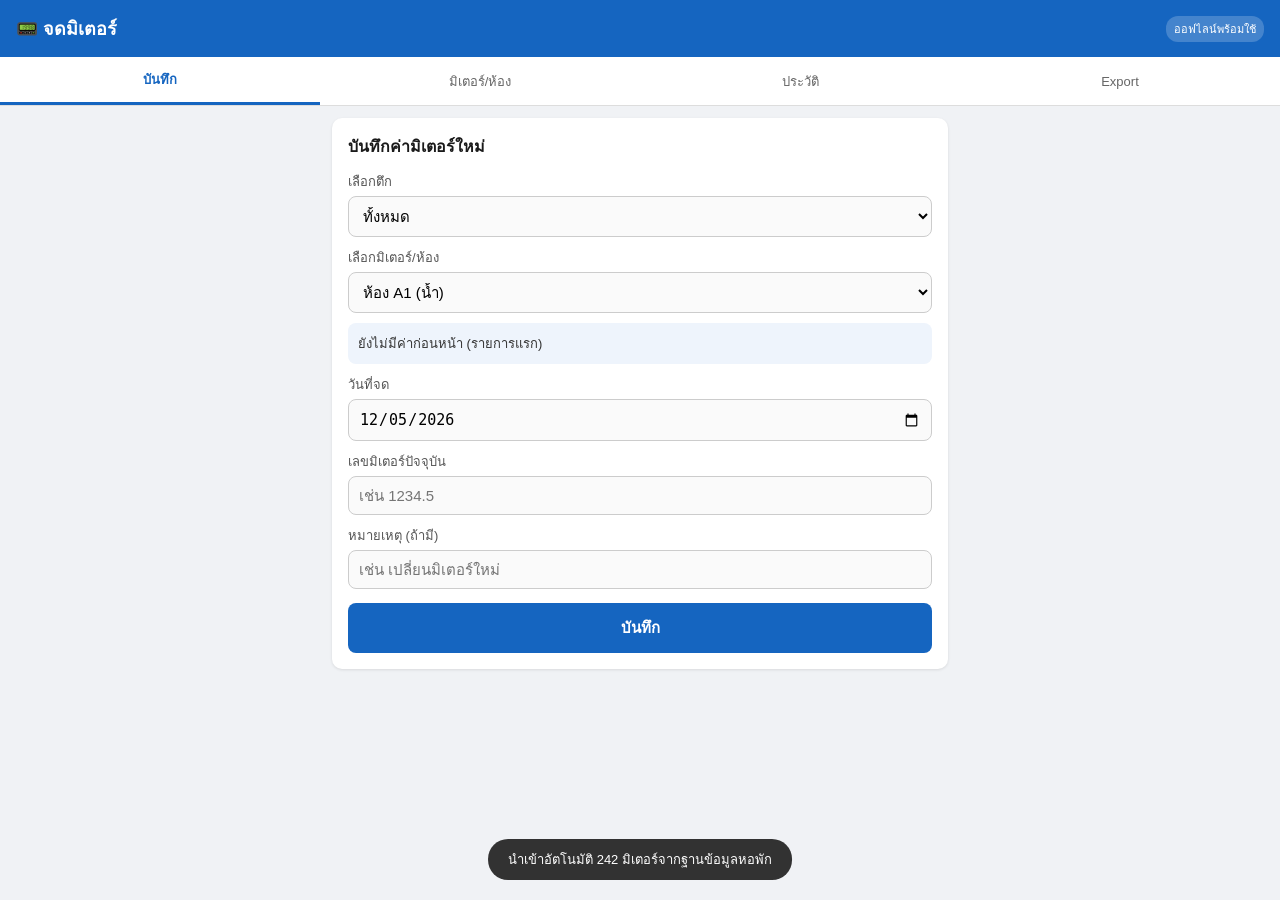
==== index.html @ 44b9904c "Remove cost display from Save/History, remove import card + delete buttons, add duplicate-meter guar" ====
<!DOCTYPE html>
<html lang="th">
<head>
<meta charset="UTF-8">
<meta name="viewport" content="width=device-width, initial-scale=1.0, maximum-scale=1, user-scalable=no">
<title>จดมิเตอร์</title>
<link rel="manifest" href="manifest.json">
<meta name="theme-color" content="#1565c0">
<link rel="icon" href="icons/icon-192.png">
<link rel="apple-touch-icon" href="icons/icon-192.png">
<link rel="stylesheet" href="style.css">
</head>
<body>
<header class="topbar">
  <h1>📟 จดมิเตอร์</h1>
  <span id="offlineBadge" class="badge">ออฟไลน์พร้อมใช้</span>
</header>

<nav class="tabs">
  <button class="tab-btn active" data-tab="readings">บันทึก</button>
  <button class="tab-btn" data-tab="meters">มิเตอร์/ห้อง</button>
  <button class="tab-btn" data-tab="history">ประวัติ</button>
  <button class="tab-btn" data-tab="export">Export</button>
</nav>

<main>
  <!-- TAB: บันทึกค่ามิเตอร์ -->
  <section id="tab-readings" class="tab-content active">
    <div class="card">
      <h2>บันทึกค่ามิเตอร์ใหม่</h2>
      <label>เลือกตึก</label>
      <select id="buildingSelect"></select>

      <label>เลือกมิเตอร์/ห้อง</label>
      <select id="meterSelect"></select>

      <div id="prevInfo" class="prev-info"></div>

      <label>วันที่จด</label>
      <input type="date" id="readingDate">

      <label>เลขมิเตอร์ปัจจุบัน</label>
      <input type="number" step="0.01" id="currentReading" placeholder="เช่น 1234.5">

      <label>หมายเหตุ (ถ้ามี)</label>
      <input type="text" id="readingNote" placeholder="เช่น เปลี่ยนมิเตอร์ใหม่">

      <div id="calcPreview" class="calc-preview"></div>

      <button id="saveReadingBtn" class="btn-primary">บันทึก</button>
    </div>
  </section>

  <!-- TAB: จัดการมิเตอร์/ห้อง -->
  <section id="tab-meters" class="tab-content">
    <div class="card">
      <h2>เพิ่มมิเตอร์/ห้องใหม่</h2>
      <label>ตึก</label>
      <input type="text" id="meterBuilding" placeholder="เช่น เพิ่มทรัพย์">
      <label>ชื่อห้อง/จุดวัด</label>
      <input type="text" id="meterName" placeholder="เช่น ห้อง 101">
      <label>ประเภท</label>
      <select id="meterType">
        <option value="electric">ไฟฟ้า</option>
        <option value="water">น้ำ</option>
      </select>
      <label>อัตราค่าบริการต่อหน่วย (บาท)</label>
      <input type="number" step="0.01" id="meterRate" value="8">
      <button id="addMeterBtn" class="btn-primary">เพิ่ม</button>
    </div>
    <div class="card">
      <h2>รายการมิเตอร์/ห้อง</h2>
      <div id="meterList" class="list"></div>
    </div>
  </section>

  <!-- TAB: ประวัติ -->
  <section id="tab-history" class="tab-content">
    <div class="card">
      <h2>ประวัติการจด</h2>
      <label>กรองตามมิเตอร์/ห้อง</label>
      <select id="historyFilter"></select>
      <div id="historyList" class="list"></div>
    </div>
  </section>

  <!-- TAB: Export -->
  <section id="tab-export" class="tab-content">
    <div class="card">
      <h2>Export ข้อมูล</h2>
      <label>เลือกเดือนที่ต้องการ (ไม่เลือก = export ทั้งหมด)</label>
      <select id="exportMonthSelect"><option value="">-- ทุกเดือน --</option></select>
      <p class="hint">ส่งออกข้อมูลตามเดือนที่เลือก เป็นไฟล์ ใช้งานได้แม้ออฟไลน์</p>
      <button id="exportExcelBtn" class="btn-primary">⬇ Export Excel (.xlsx)</button>
      <button id="exportCsvBtn" class="btn-secondary">⬇ Export CSV</button>
      <hr>
      <h2>สำรอง/กู้คืนข้อมูล</h2>
      <button id="backupBtn" class="btn-secondary">💾 สำรองข้อมูล (JSON)</button>
      <label class="file-label">📂 กู้คืนจากไฟล์ JSON
        <input type="file" id="restoreFile" accept="application/json" hidden>
      </label>
      <hr>
      <h2>ซิงก์ขึ้น Google Sheet</h2>
      <p class="hint" id="sheetSyncStatus">ยังไม่ได้ตั้งค่า Google Sheet sync</p>
      <p class="hint">บันทึกมิเตอร์แต่ละครั้งจะคิวส่งขึ้น Google Sheet อัตโนมัติเมื่อมีเน็ต (ยังจดออฟไลน์ได้ตามปกติ รอซิงก์ทีหลัง)</p>
      <hr>
      <h2>สำรองขึ้น Google Drive</h2>
      <p class="hint" id="driveStatus">ยังไม่ได้เชื่อมต่อ Google Drive</p>
      <button id="driveConnectBtn" class="btn-secondary">🔗 เชื่อมต่อ Google Drive</button>
      <button id="driveBackupBtn" class="btn-primary" style="display:none;">☁️ สำรองขึ้น Drive ตอนนี้</button>
      <hr>
      <button id="clearAllBtn" class="btn-danger">🗑 ล้างข้อมูลทั้งหมด</button>
    </div>
  </section>
</main>

<div id="toast" class="toast"></div>

<script src="https://accounts.google.com/gsi/client" async defer></script>
<script src="xlsx.full.min.js"></script>
<script src="seed_meters.js"></script>
<script src="sync.js"></script>
<script src="app.js"></script>
<script src="drive.js"></script>
</body>
</html>
---- style.css ----
* { box-sizing: border-box; }
body {
  margin: 0;
  font-family: -apple-system, "Segoe UI", Roboto, "Sarabun", sans-serif;
  background: #f0f2f5;
  color: #1a1a1a;
  padding-bottom: 40px;
}
.topbar {
  background: #1565c0;
  color: #fff;
  padding: 14px 16px;
  display: flex;
  justify-content: space-between;
  align-items: center;
  position: sticky;
  top: 0;
  z-index: 10;
}
.topbar h1 { font-size: 18px; margin: 0; }
.badge {
  background: rgba(255,255,255,0.2);
  padding: 4px 8px;
  border-radius: 12px;
  font-size: 11px;
}
.badge.offline-now { background: #d32f2f; }

.tabs {
  display: flex;
  background: #fff;
  border-bottom: 1px solid #ddd;
  position: sticky;
  top: 50px;
  z-index: 9;
  overflow-x: auto;
}
.tab-btn {
  flex: 1;
  padding: 12px 6px;
  border: none;
  background: none;
  font-size: 13px;
  color: #666;
  cursor: pointer;
  white-space: nowrap;
}
.tab-btn.active {
  color: #1565c0;
  font-weight: bold;
  border-bottom: 3px solid #1565c0;
}

main { padding: 12px; max-width: 640px; margin: 0 auto; }
.tab-content { display: none; }
.tab-content.active { display: block; }

.card {
  background: #fff;
  border-radius: 10px;
  padding: 16px;
  margin-bottom: 14px;
  box-shadow: 0 1px 3px rgba(0,0,0,0.1);
}
.card h2 { font-size: 16px; margin: 0 0 12px; }

label { display: block; font-size: 13px; color: #555; margin: 10px 0 4px; }
input, select {
  width: 100%;
  padding: 10px;
  font-size: 15px;
  border: 1px solid #ccc;
  border-radius: 8px;
  background: #fafafa;
}
input:focus, select:focus { outline: none; border-color: #1565c0; background: #fff; }

.btn-primary, .btn-secondary, .btn-danger {
  width: 100%;
  padding: 13px;
  margin-top: 14px;
  font-size: 15px;
  border: none;
  border-radius: 8px;
  cursor: pointer;
  font-weight: 600;
}
.btn-primary { background: #1565c0; color: #fff; }
.btn-secondary { background: #e3e8ef; color: #1a1a1a; }
.btn-danger { background: #ffe3e3; color: #c62828; }
.file-label {
  display: block;
  text-align: center;
  width: 100%;
  padding: 13px;
  margin-top: 14px;
  font-size: 15px;
  border-radius: 8px;
  background: #e3e8ef;
  cursor: pointer;
  font-weight: 600;
}

.prev-info {
  background: #eef4fc;
  border-radius: 8px;
  padding: 10px;
  margin-top: 10px;
  font-size: 13px;
  color: #333;
  display: none;
}
.calc-preview {
  background: #e8f5e9;
  border-radius: 8px;
  padding: 10px;
  margin-top: 10px;
  font-size: 14px;
  display: none;
}
.calc-preview b { color: #2e7d32; }

.list { margin-top: 10px; }
.list-item {
  display: flex;
  justify-content: space-between;
  align-items: center;
  padding: 10px 0;
  border-bottom: 1px solid #eee;
  font-size: 14px;
}
.list-item:last-child { border-bottom: none; }
.list-item .meta { color: #777; font-size: 12px; }
.list-item .del-btn {
  background: none;
  border: none;
  color: #c62828;
  font-size: 18px;
  cursor: pointer;
  padding: 4px 8px;
}
.hint { color: #777; font-size: 13px; margin-top: 0; }

.toast {
  position: fixed;
  bottom: 20px;
  left: 50%;
  transform: translateX(-50%) translateY(100px);
  background: #323232;
  color: #fff;
  padding: 10px 20px;
  border-radius: 20px;
  font-size: 13px;
  transition: transform 0.3s;
  z-index: 100;
}
.toast.show { transform: translateX(-50%) translateY(0); }
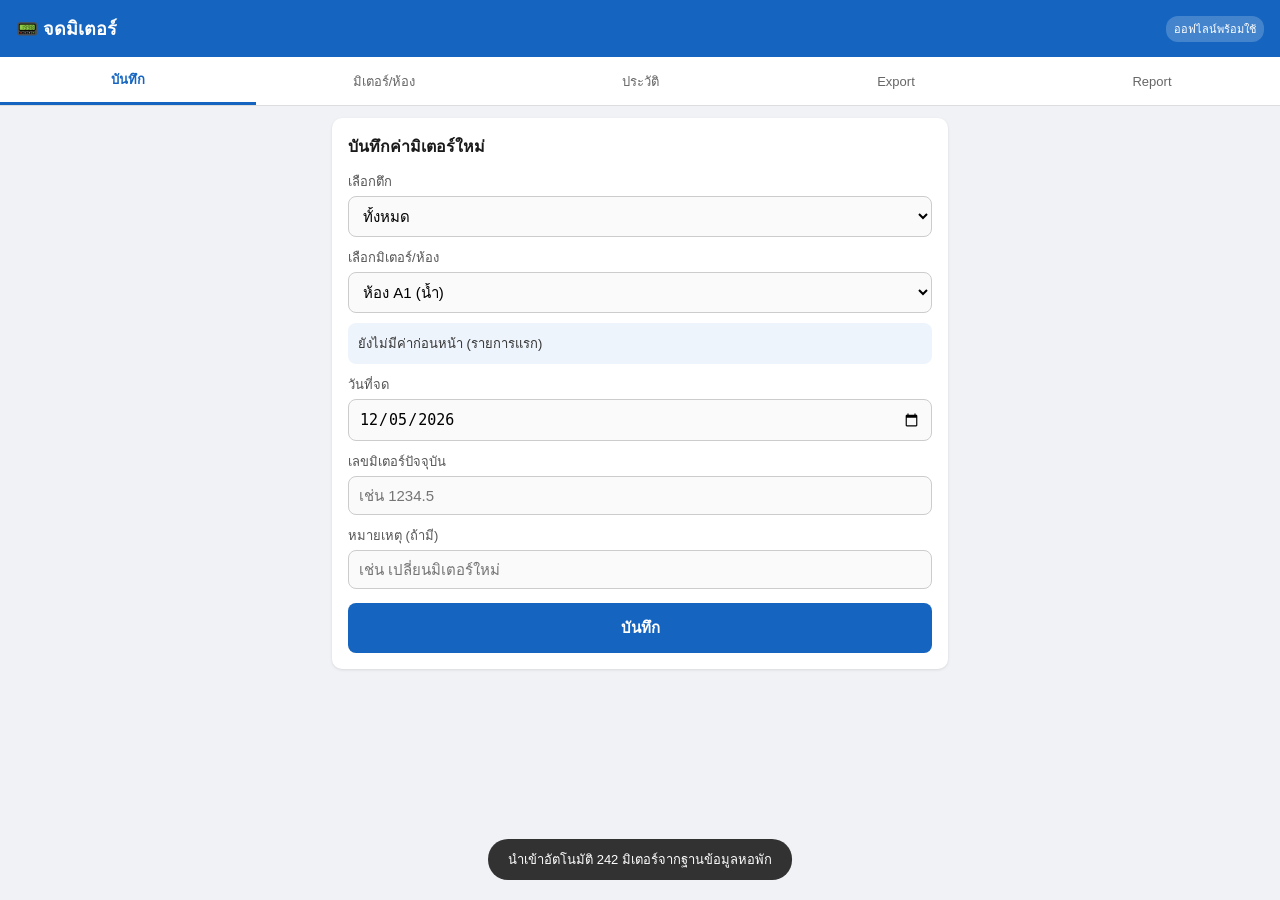
==== commit 017fb89f: "Add single-page Report view (รายละเอียดรายห้อง) linked from main menu" ====
--- a/index.html
+++ b/index.html
@@ -21,6 +21,7 @@
   <button class="tab-btn" data-tab="meters">มิเตอร์/ห้อง</button>
   <button class="tab-btn" data-tab="history">ประวัติ</button>
   <button class="tab-btn" data-tab="export">Export</button>
+  <a class="tab-btn" href="report.html">Report</a>
 </nav>
 
 <main>
--- a/style.css
+++ b/style.css
@@ -49,6 +49,12 @@
   color: #1565c0;
   font-weight: bold;
   border-bottom: 3px solid #1565c0;
+}
+a.tab-btn {
+  text-decoration: none;
+  display: flex;
+  align-items: center;
+  justify-content: center;
 }
 
 main { padding: 12px; max-width: 640px; margin: 0 auto; }
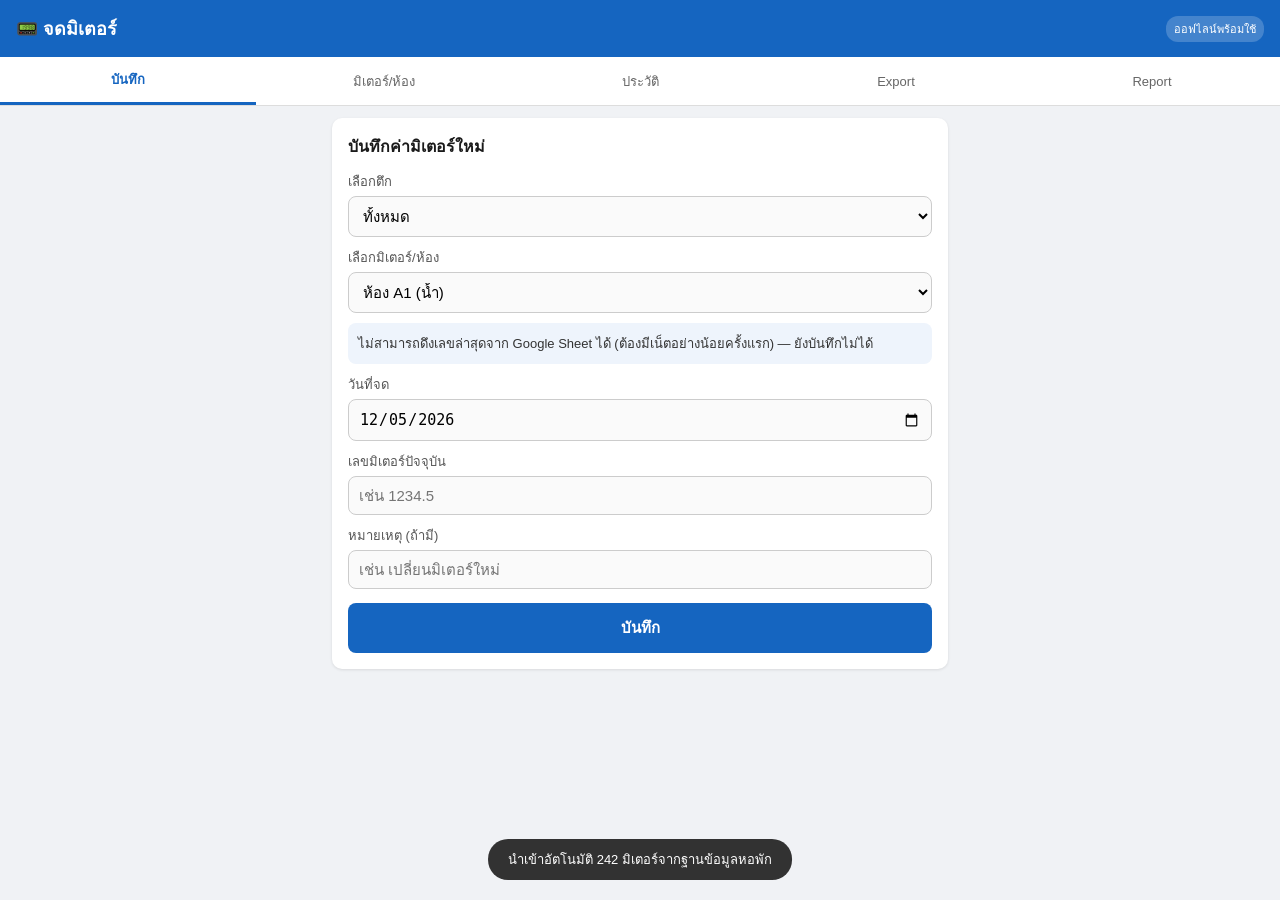
==== commit fdb9b30b: "Make Google Sheet the single source of truth for prevValue localStorage no longer feeds getLastReadi" ====
--- a/index.html
+++ b/index.html
@@ -39,6 +39,8 @@
 
       <label>วันที่จด</label>
       <input type="date" id="readingDate">
+
+      <div id="sameDayWarning" class="same-day-warning"></div>
 
       <label>เลขมิเตอร์ปัจจุบัน</label>
       <input type="number" step="0.01" id="currentReading" placeholder="เช่น 1234.5">
--- a/style.css
+++ b/style.css
@@ -126,6 +126,17 @@
 }
 .calc-preview b { color: #2e7d32; }
 
+.same-day-warning {
+  background: #fff3cd;
+  border: 1px solid #ffcc02;
+  border-radius: 8px;
+  padding: 10px;
+  margin-top: 10px;
+  font-size: 13px;
+  color: #7a5c00;
+  display: none;
+}
+
 .list { margin-top: 10px; }
 .list-item {
   display: flex;
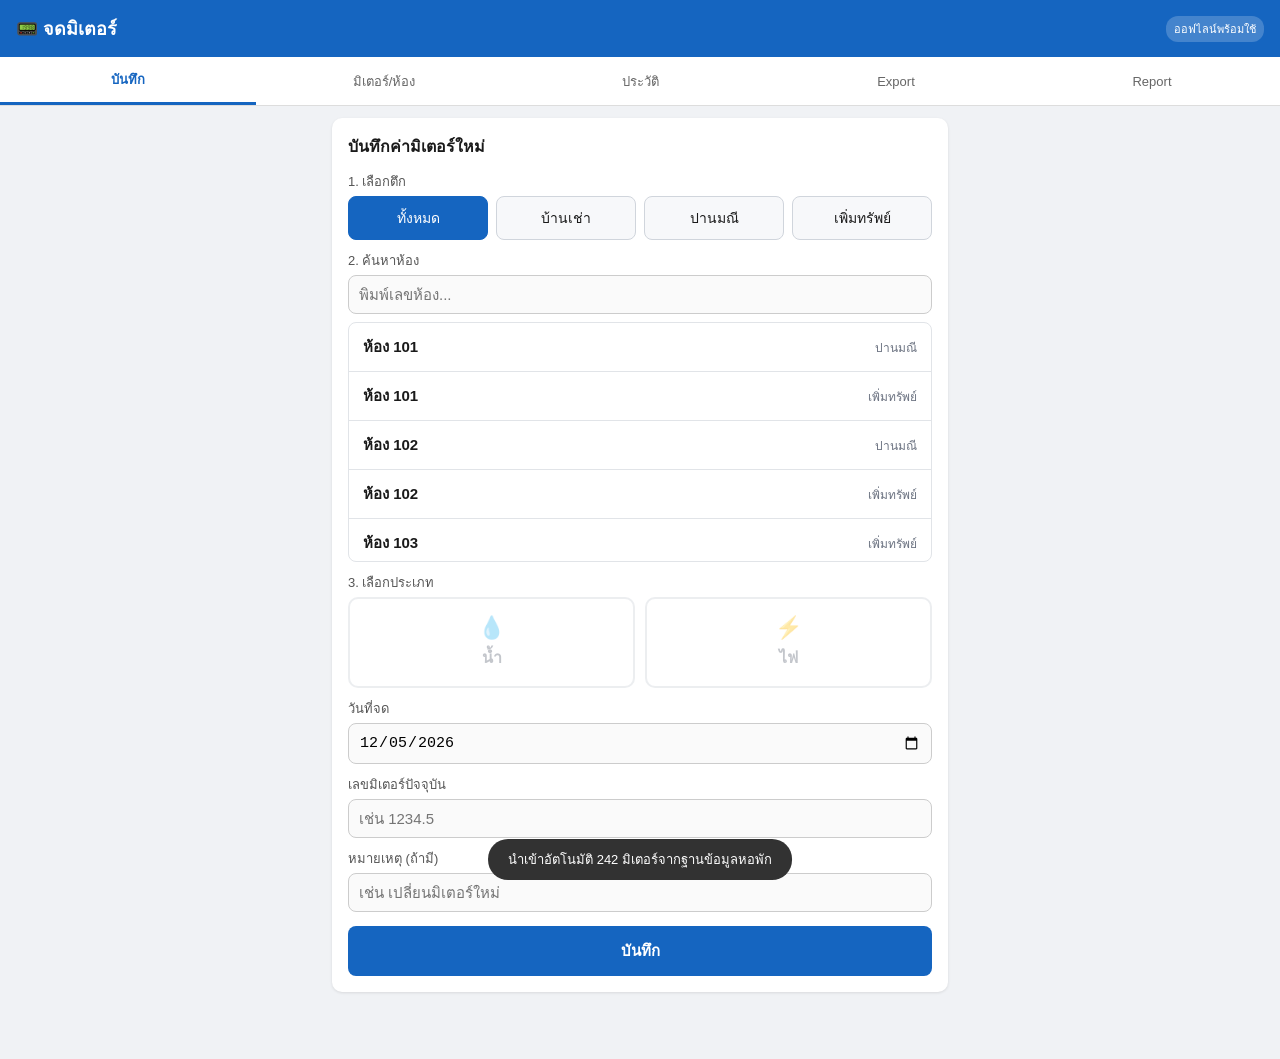
==== commit a32ba0da: "Redesign reading form: pick building, search room, pick type Replaced the single giant dropdown that" ====
--- a/index.html
+++ b/index.html
@@ -29,28 +29,42 @@
   <section id="tab-readings" class="tab-content active">
     <div class="card">
       <h2>บันทึกค่ามิเตอร์ใหม่</h2>
-      <label>เลือกตึก</label>
-      <select id="buildingSelect"></select>
 
-      <label>เลือกมิเตอร์/ห้อง</label>
-      <select id="meterSelect"></select>
+      <label>1. เลือกตึก</label>
+      <div class="building-filter" id="buildingFilter"></div>
 
-      <div id="prevInfo" class="prev-info"></div>
+      <label>2. ค้นหาห้อง</label>
+      <input type="text" id="roomSearch" placeholder="พิมพ์เลขห้อง...">
+      <div class="room-list" id="roomList"></div>
+
+      <label>3. เลือกประเภท</label>
+      <div class="type-toggle">
+        <button type="button" class="type-btn water" id="typeWaterBtn" disabled>
+          <span class="icon">💧</span> น้ำ
+        </button>
+        <button type="button" class="type-btn electric" id="typeElectricBtn" disabled>
+          <span class="icon">⚡</span> ไฟ
+        </button>
+      </div>
+
+      <div class="selection-summary" id="selectionSummary">
+        <div class="headline" id="summaryHeadline"></div>
+        <div class="prev-line" id="prevInfo"></div>
+      </div>
+      <div id="sameDayWarning" class="same-day-warning"></div>
 
       <label>วันที่จด</label>
       <input type="date" id="readingDate">
 
-      <div id="sameDayWarning" class="same-day-warning"></div>
-
       <label>เลขมิเตอร์ปัจจุบัน</label>
-      <input type="number" step="0.01" id="currentReading" placeholder="เช่น 1234.5">
+      <input type="number" step="0.01" id="currentReading" placeholder="เช่น 1234.5" disabled>
 
       <label>หมายเหตุ (ถ้ามี)</label>
       <input type="text" id="readingNote" placeholder="เช่น เปลี่ยนมิเตอร์ใหม่">
 
       <div id="calcPreview" class="calc-preview"></div>
 
-      <button id="saveReadingBtn" class="btn-primary">บันทึก</button>
+      <button id="saveReadingBtn" class="btn-primary" disabled>บันทึก</button>
     </div>
   </section>
 
--- a/style.css
+++ b/style.css
@@ -137,6 +137,90 @@
   display: none;
 }
 
+/* ===== หน้าบันทึก: เลือกตึก/ค้นหาห้อง/เลือกประเภท ===== */
+.building-filter {
+  display: flex;
+  gap: 8px;
+  flex-wrap: wrap;
+}
+.building-btn {
+  flex: 1;
+  min-width: 80px;
+  padding: 10px 8px;
+  font-size: 14px;
+  font-weight: 500;
+  border: 1px solid #d0d5dc;
+  border-radius: 8px;
+  background: #f7f8fa;
+  color: #1a1a1a;
+  cursor: pointer;
+  font-family: inherit;
+}
+.building-btn.active {
+  background: #1565c0;
+  color: #fff;
+  border-color: #1565c0;
+}
+
+.room-list {
+  margin-top: 8px;
+  max-height: 240px;
+  overflow-y: auto;
+  border: 1px solid #e1e4e8;
+  border-radius: 8px;
+}
+.room-row {
+  display: flex;
+  align-items: center;
+  justify-content: space-between;
+  padding: 12px 14px;
+  border-bottom: 1px solid #e1e4e8;
+  cursor: pointer;
+  font-size: 15px;
+}
+.room-row:last-child { border-bottom: none; }
+.room-row:hover { background: #f5f7fa; }
+.room-row.selected { background: #eef4fc; font-weight: 600; }
+.room-row .room-name { font-weight: 600; }
+.room-row .room-meta { font-size: 12px; color: #6b7280; font-weight: 400; }
+.room-row mark { background: #fff176; color: inherit; border-radius: 2px; padding: 0 1px; }
+.no-room-match { padding: 20px; text-align: center; color: #6b7280; font-size: 14px; }
+
+.type-toggle { display: flex; gap: 10px; }
+.type-btn {
+  flex: 1;
+  padding: 16px 10px;
+  font-size: 16px;
+  font-weight: 600;
+  border: 2px solid #d0d5dc;
+  border-radius: 10px;
+  background: #fff;
+  color: #6b7280;
+  cursor: pointer;
+  display: flex;
+  flex-direction: column;
+  align-items: center;
+  gap: 4px;
+  font-family: inherit;
+}
+.type-btn .icon { font-size: 22px; }
+.type-btn.active.water { border-color: #1976d2; background: #e3f2fd; color: #1565c0; }
+.type-btn.active.electric { border-color: #f9a825; background: #fff8e1; color: #c77800; }
+.type-btn:disabled { opacity: 0.4; cursor: not-allowed; }
+
+.selection-summary {
+  margin-top: 16px;
+  padding: 14px;
+  border-radius: 10px;
+  background: #eef4fc;
+  border: 1px solid #c7ddf5;
+  display: none;
+}
+.selection-summary.show { display: block; }
+.selection-summary .headline { font-size: 17px; font-weight: 700; color: #1565c0; }
+.selection-summary .prev-line { margin-top: 6px; font-size: 14px; color: #333; }
+.selection-summary .prev-line b { font-size: 16px; }
+
 .list { margin-top: 10px; }
 .list-item {
   display: flex;
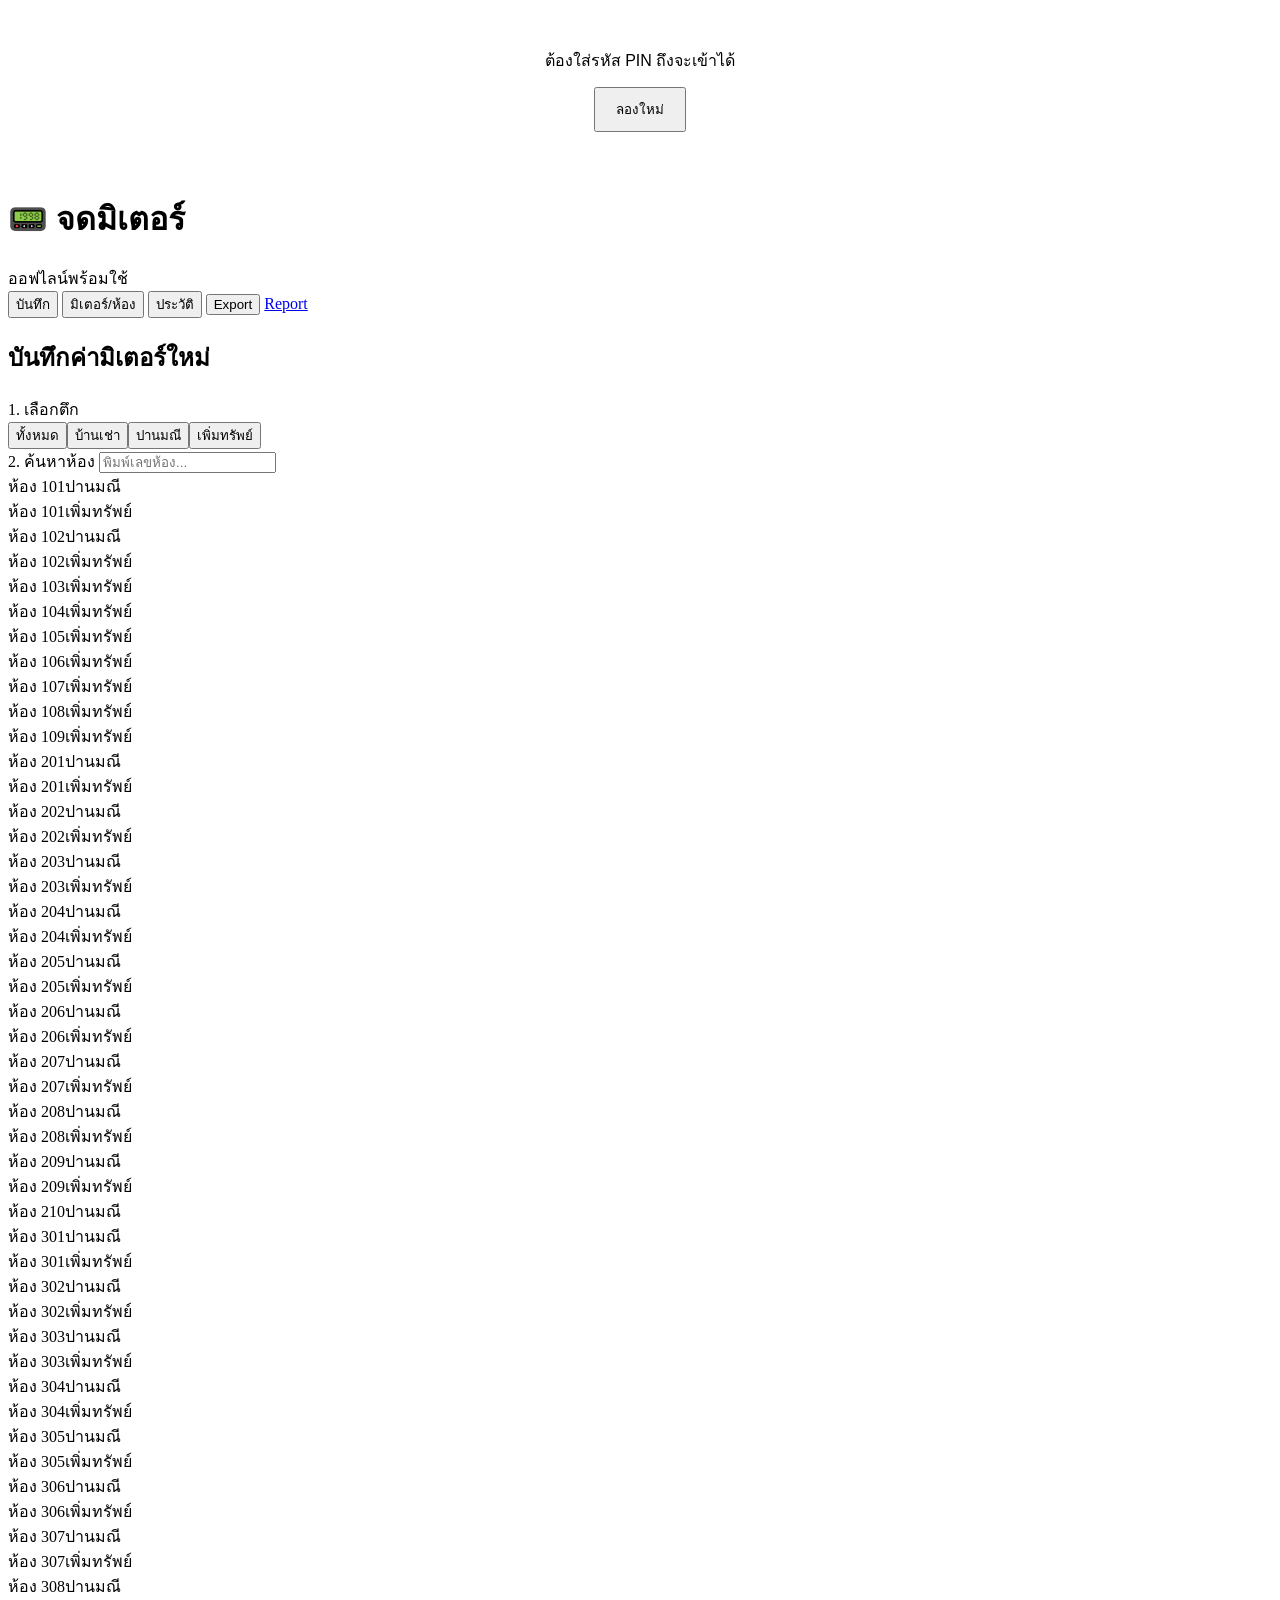
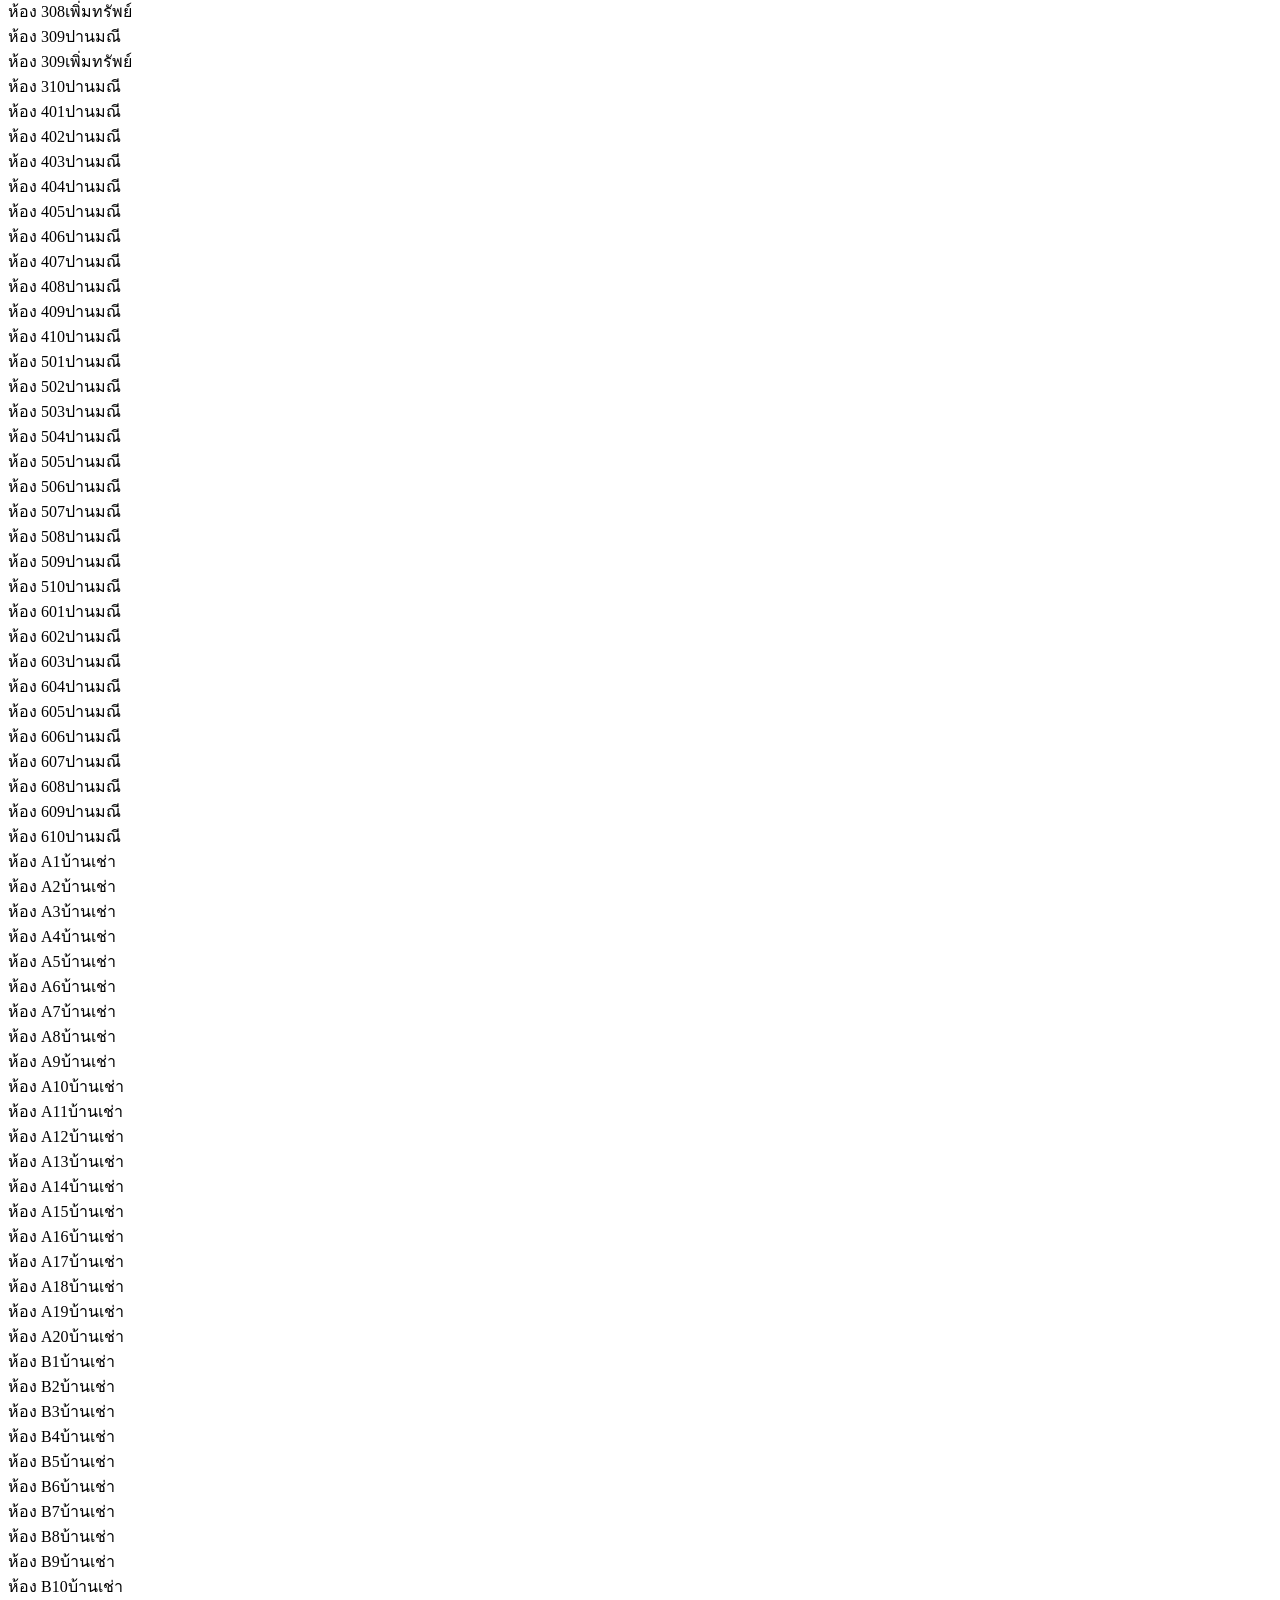
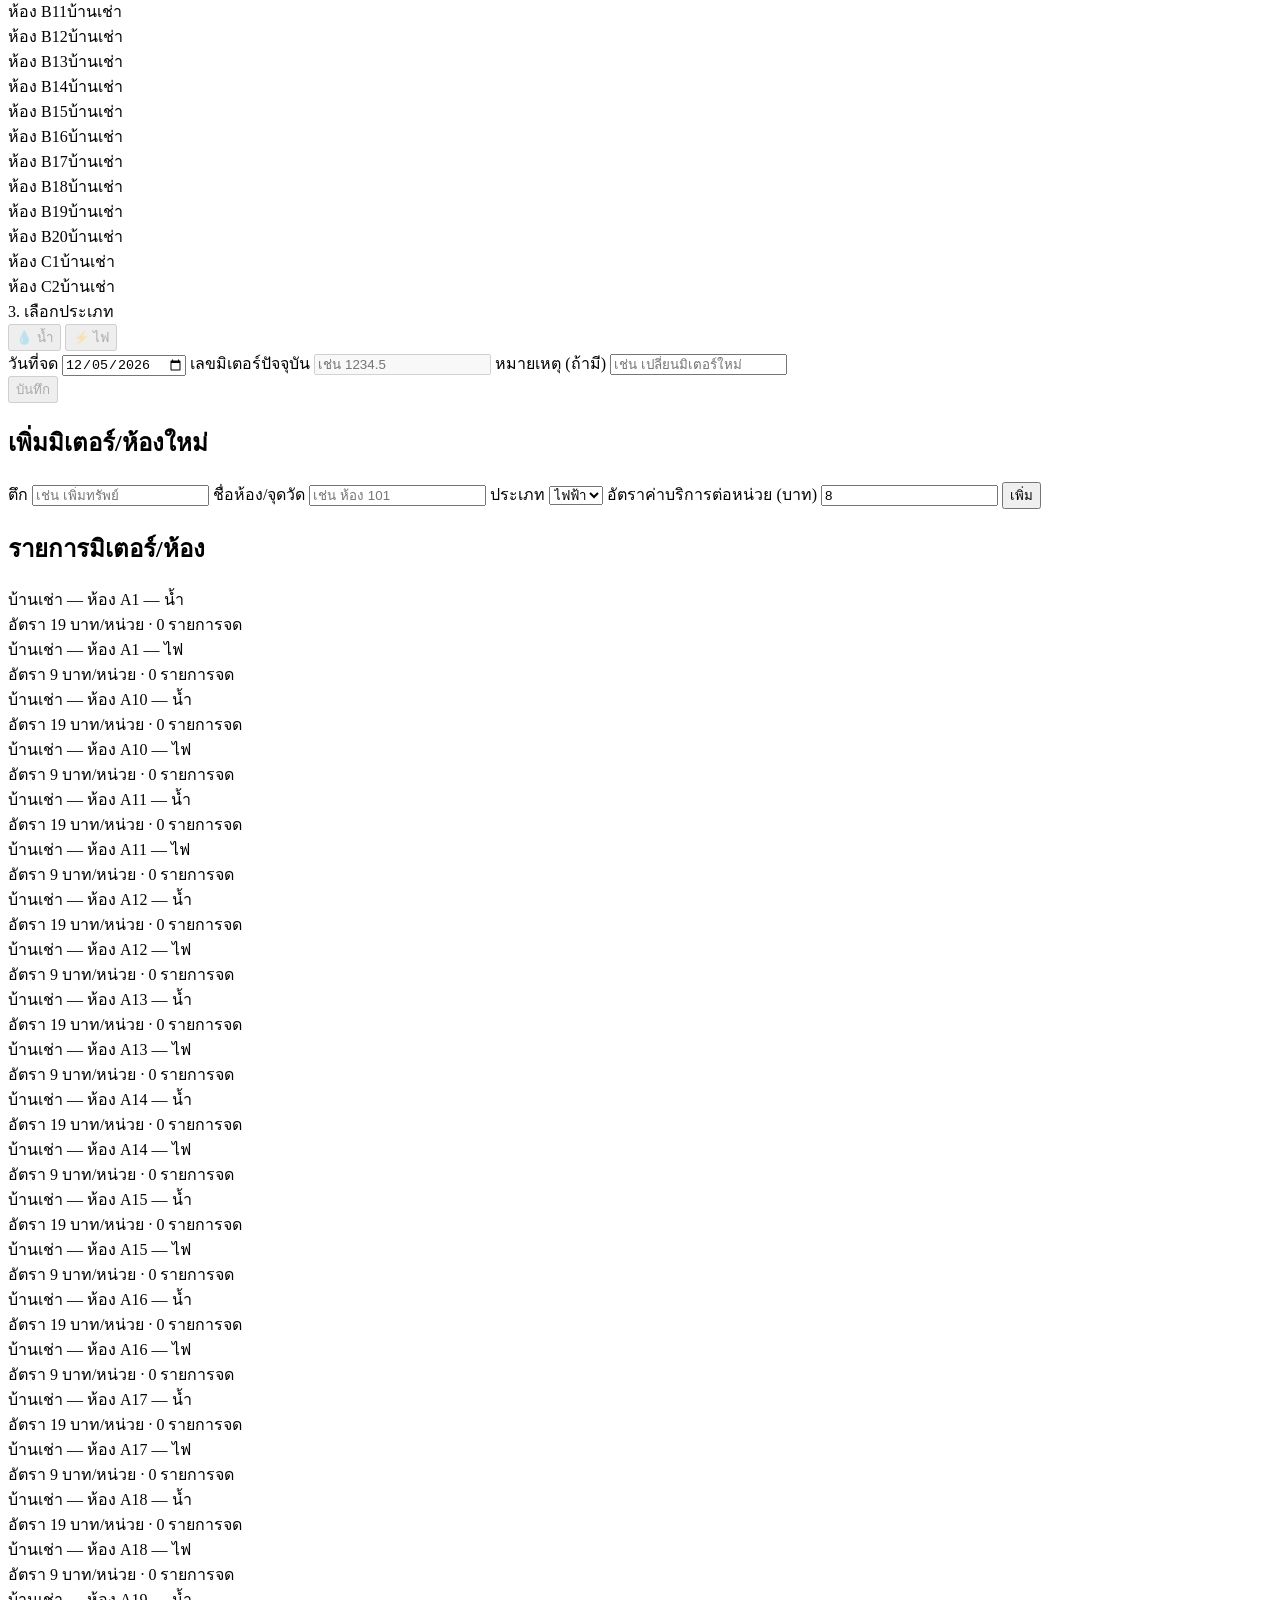
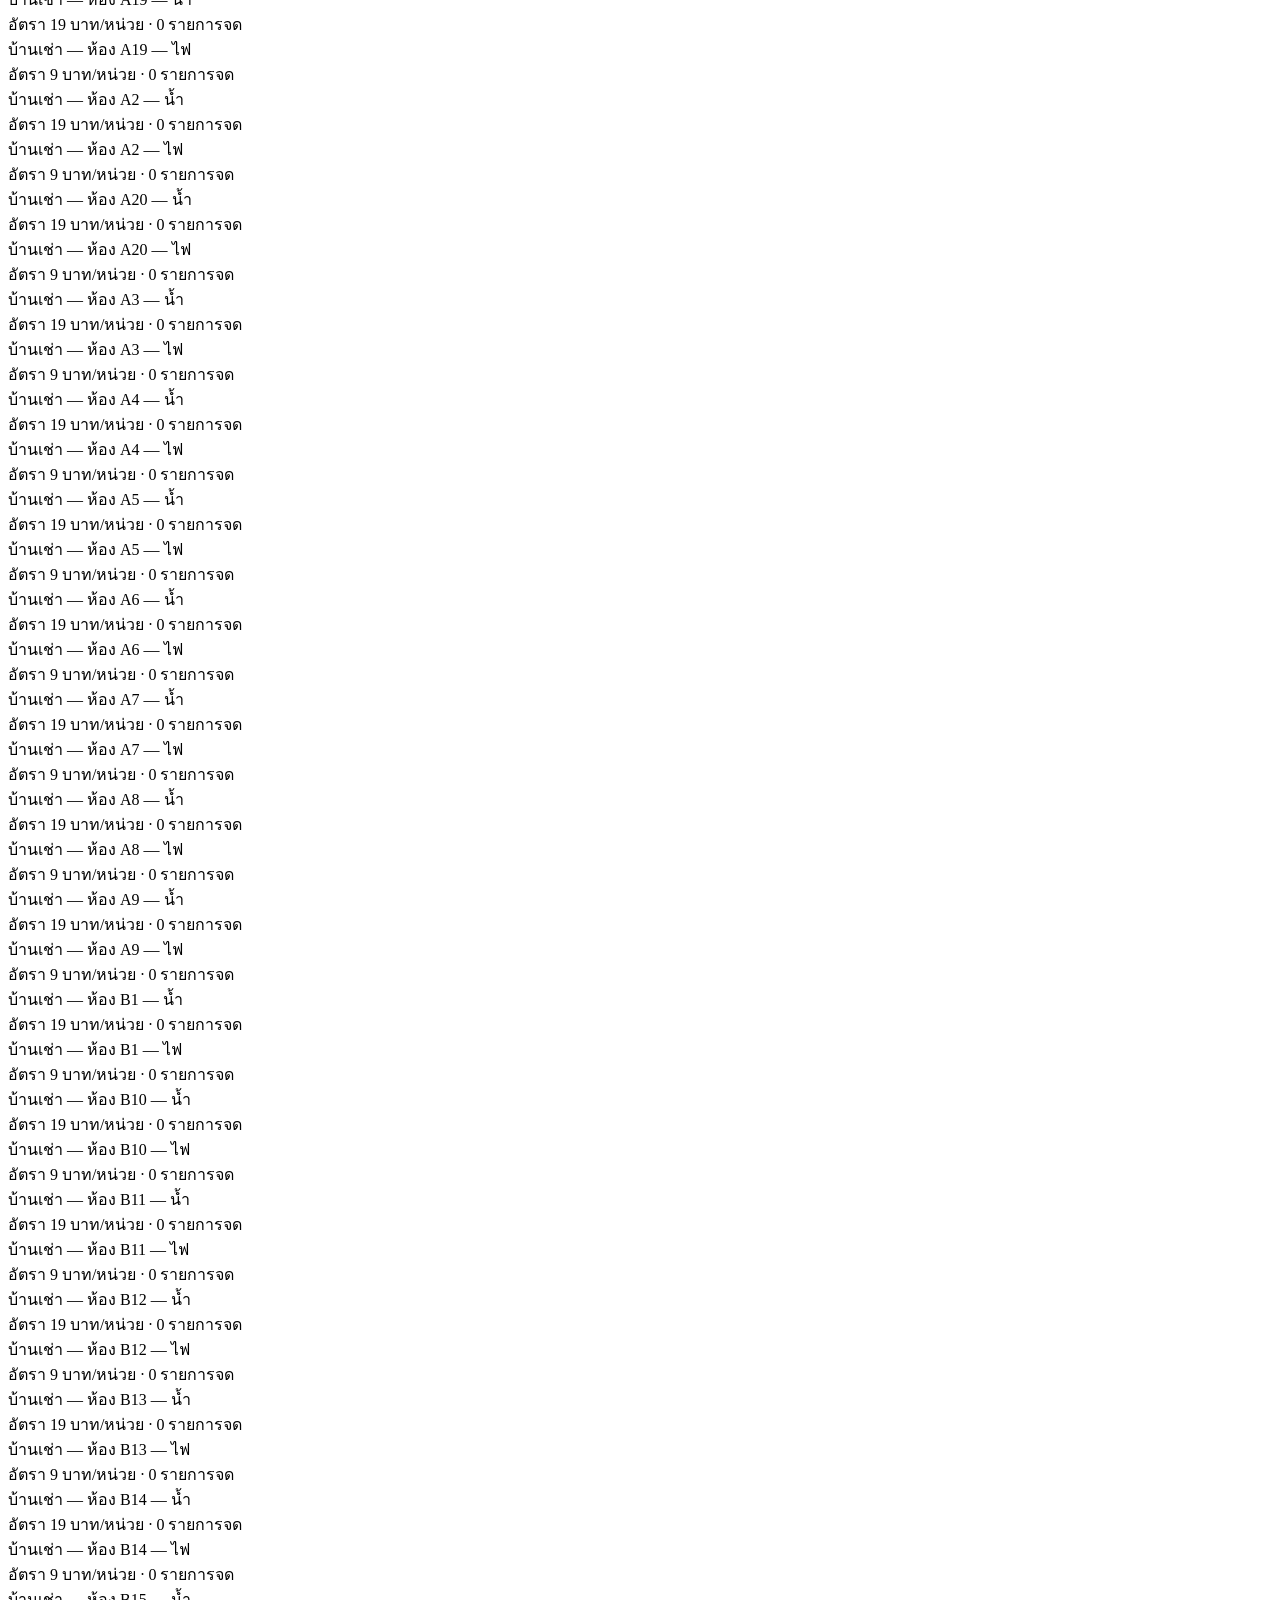
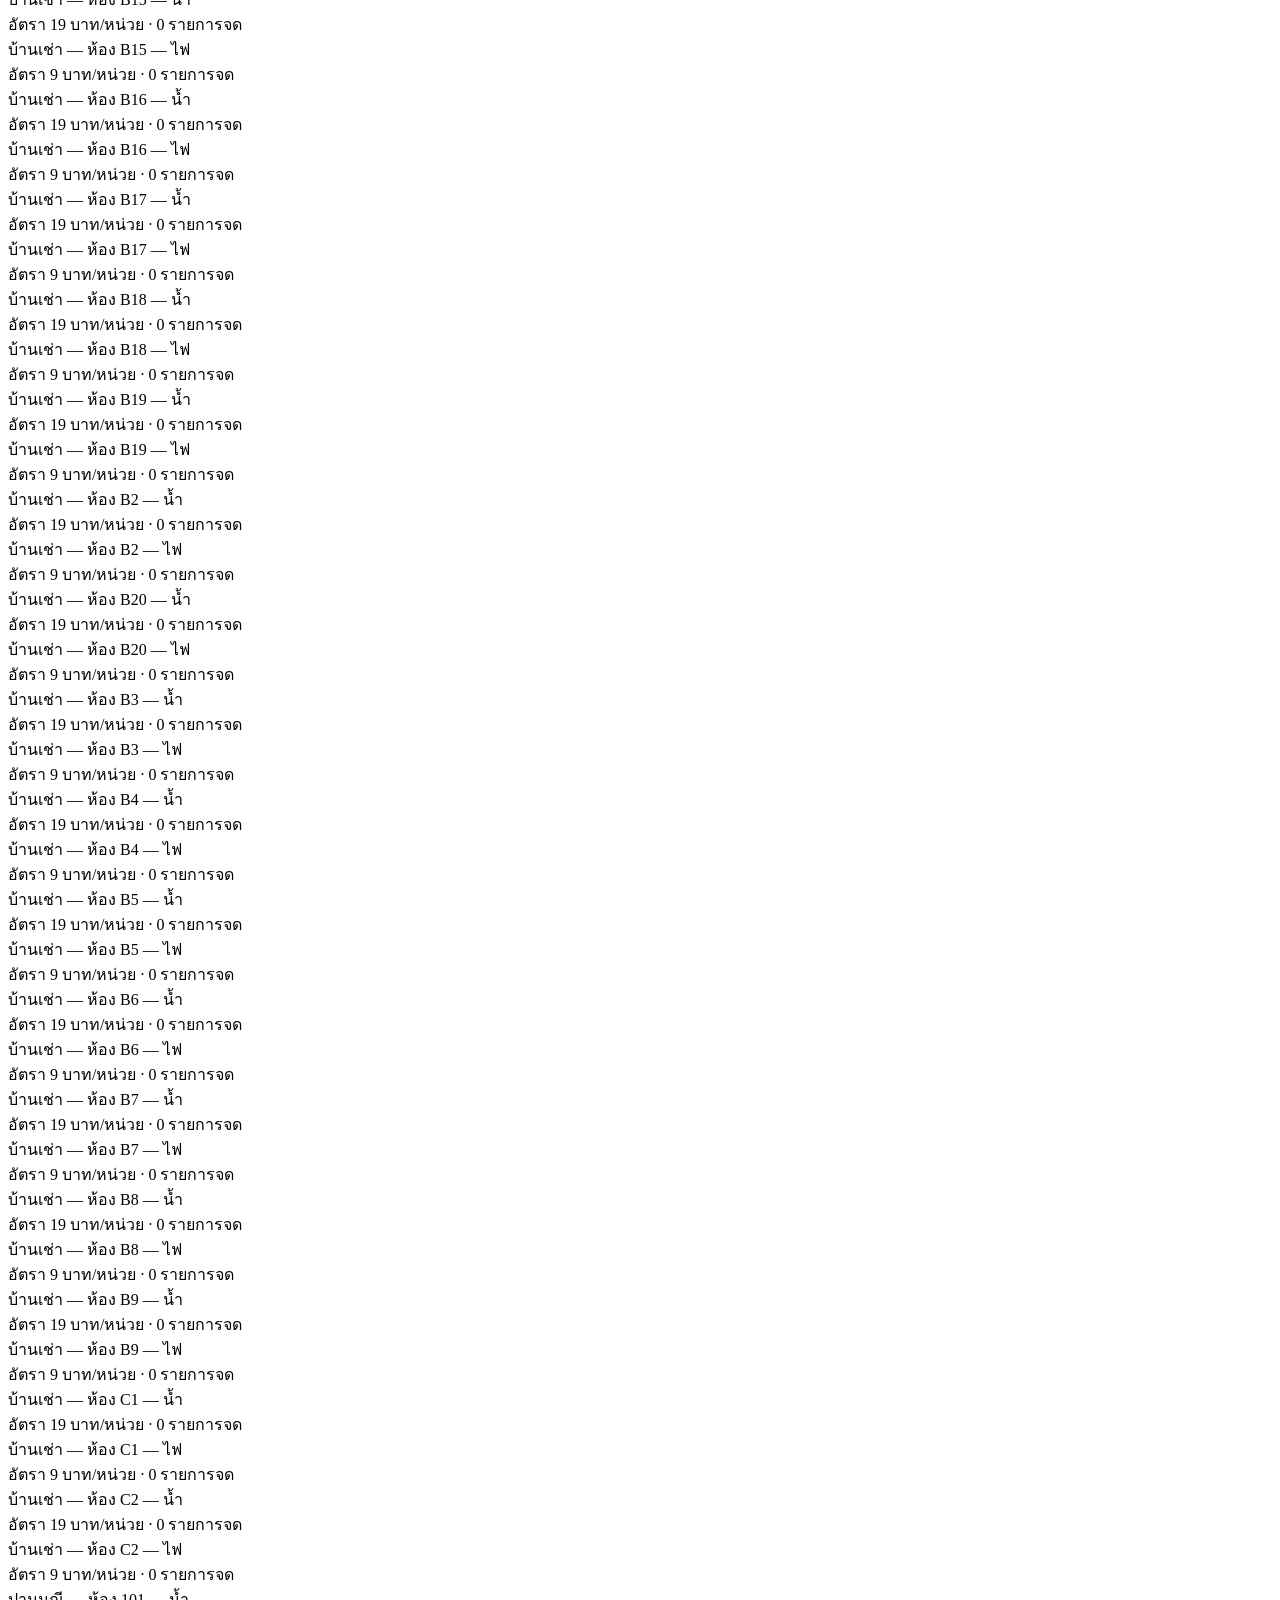
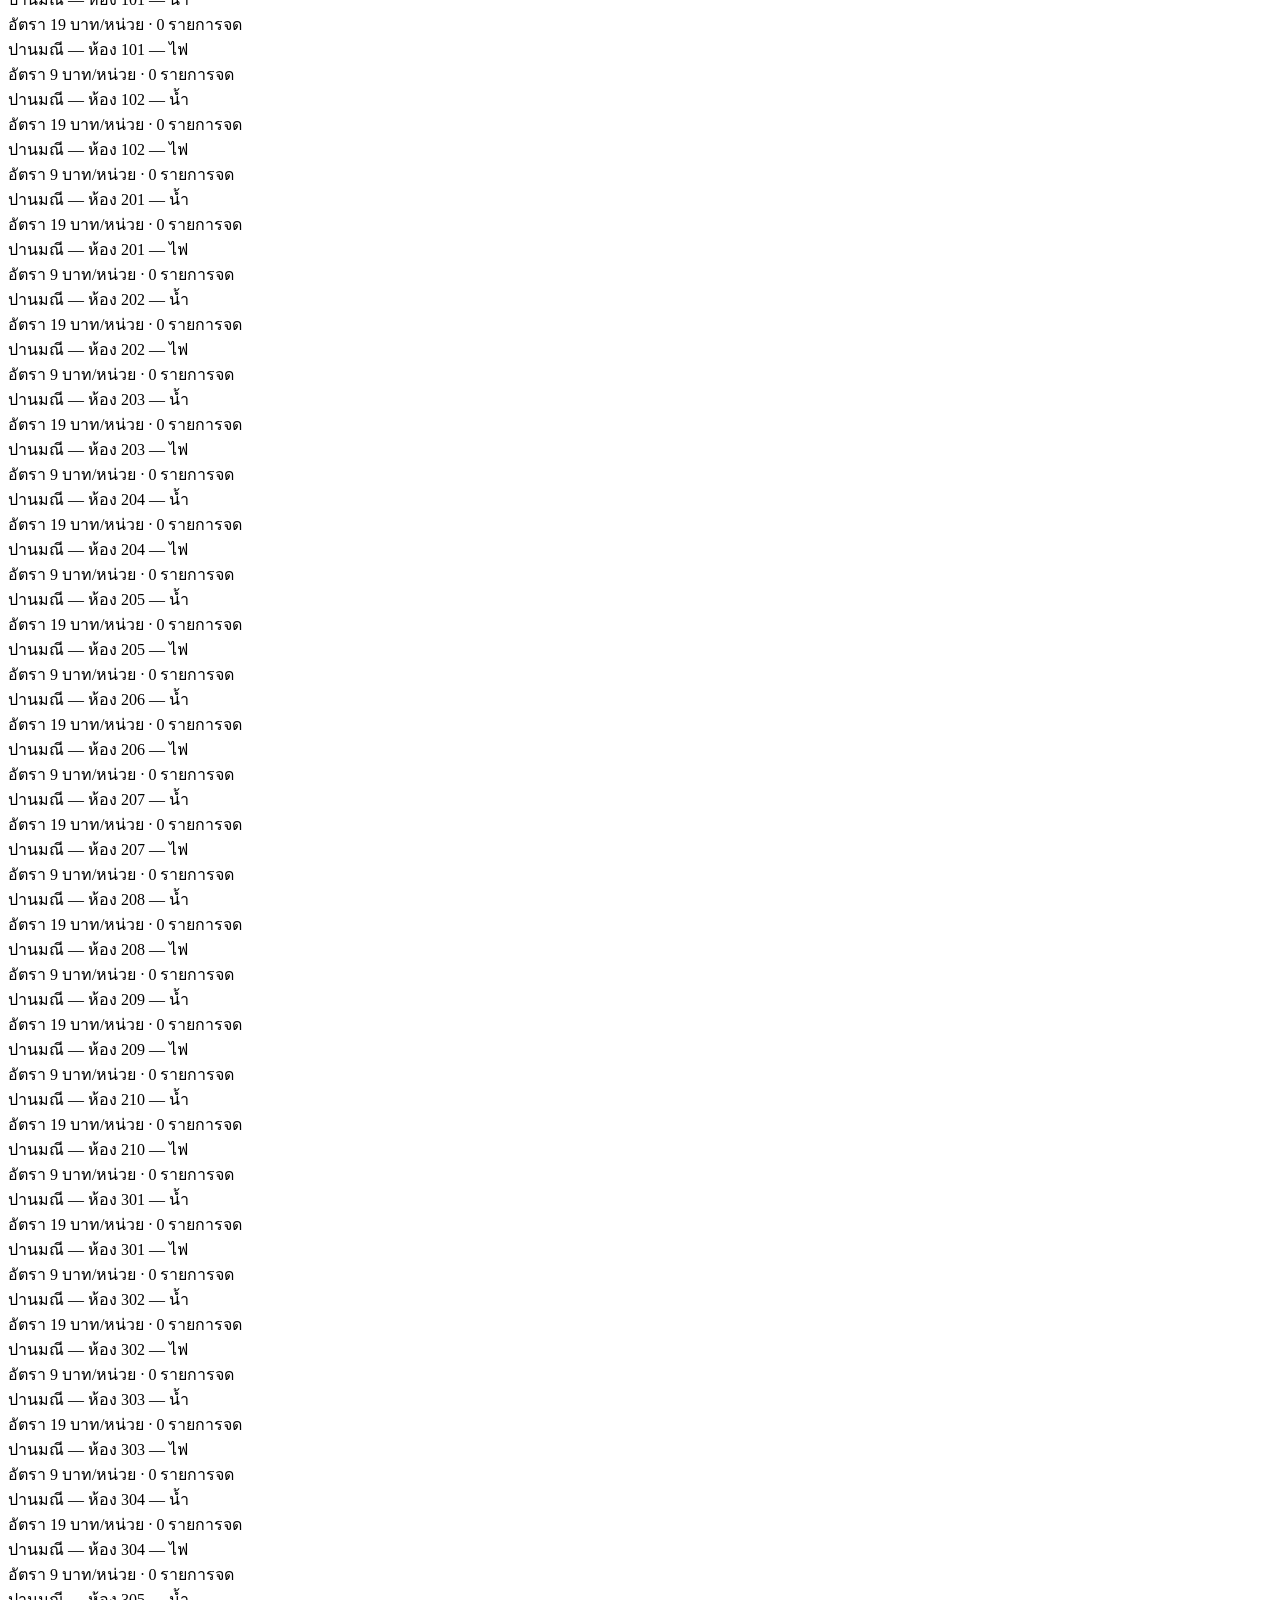
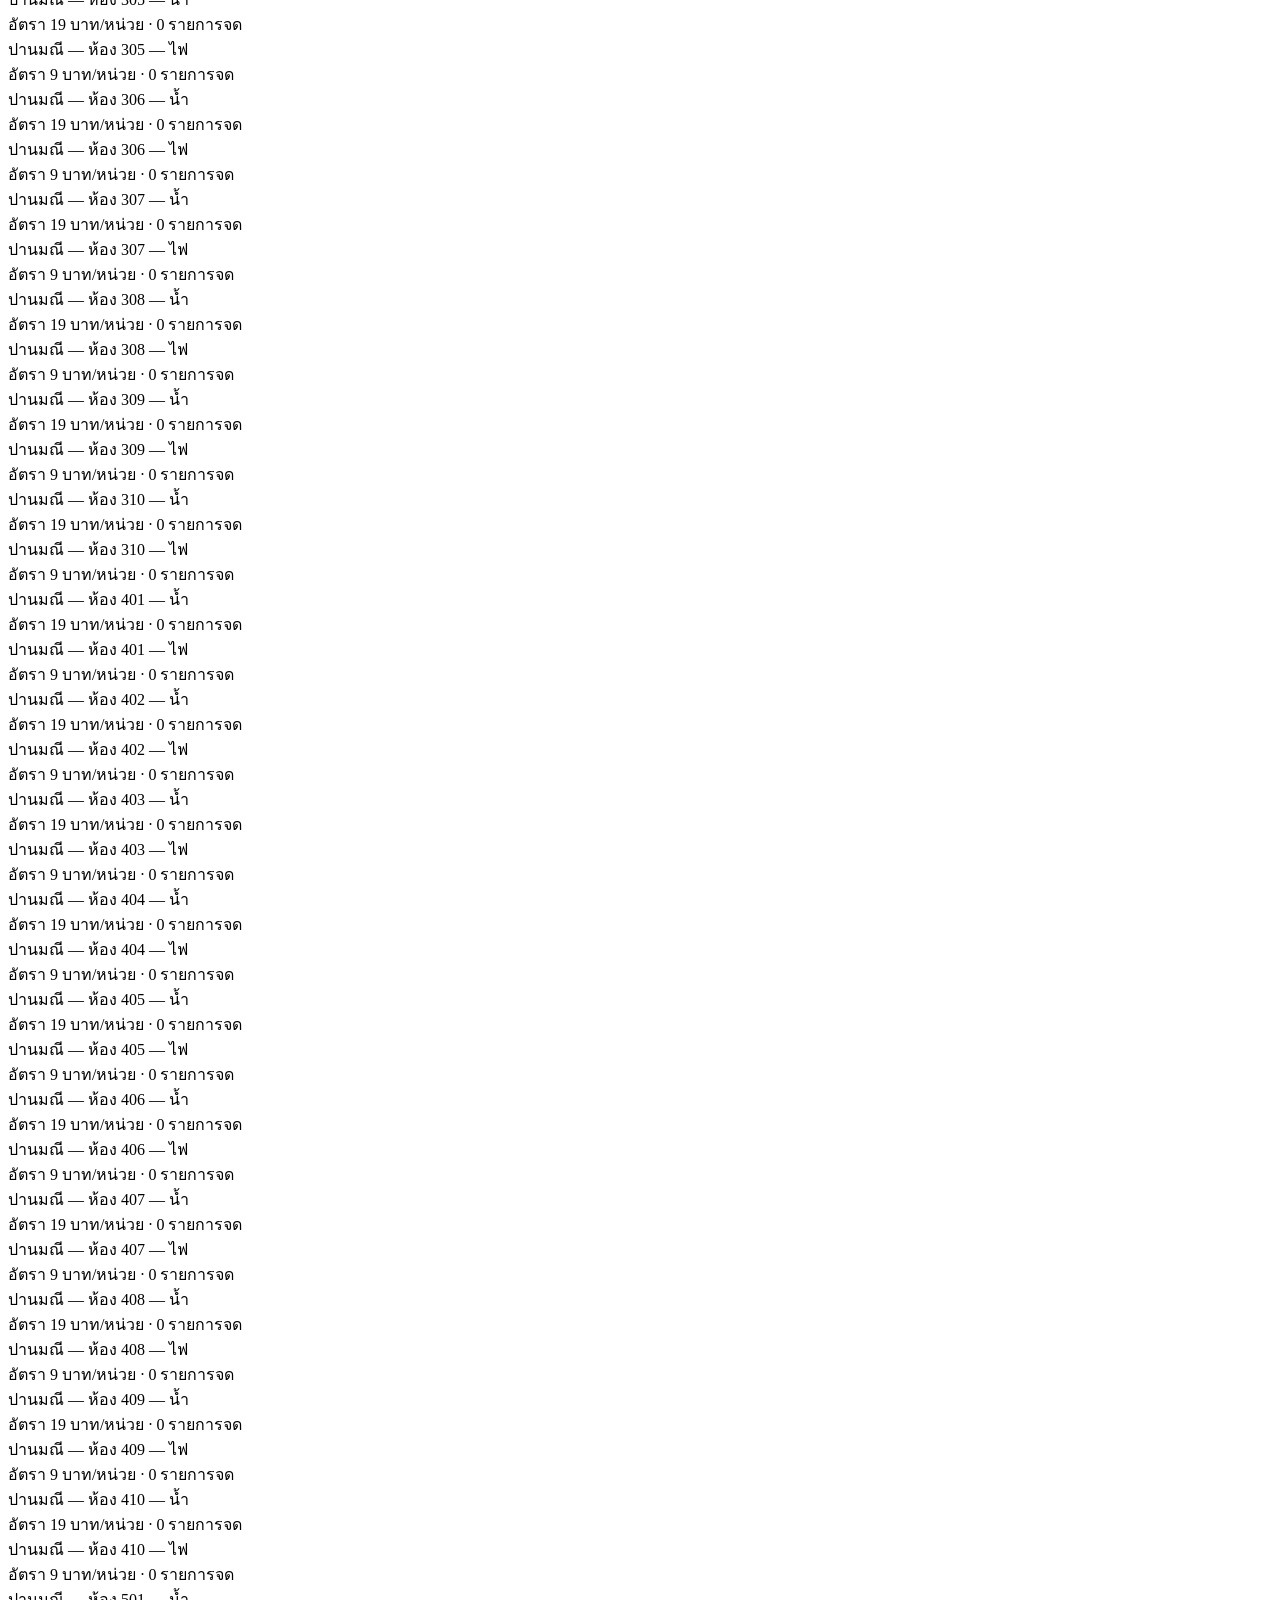
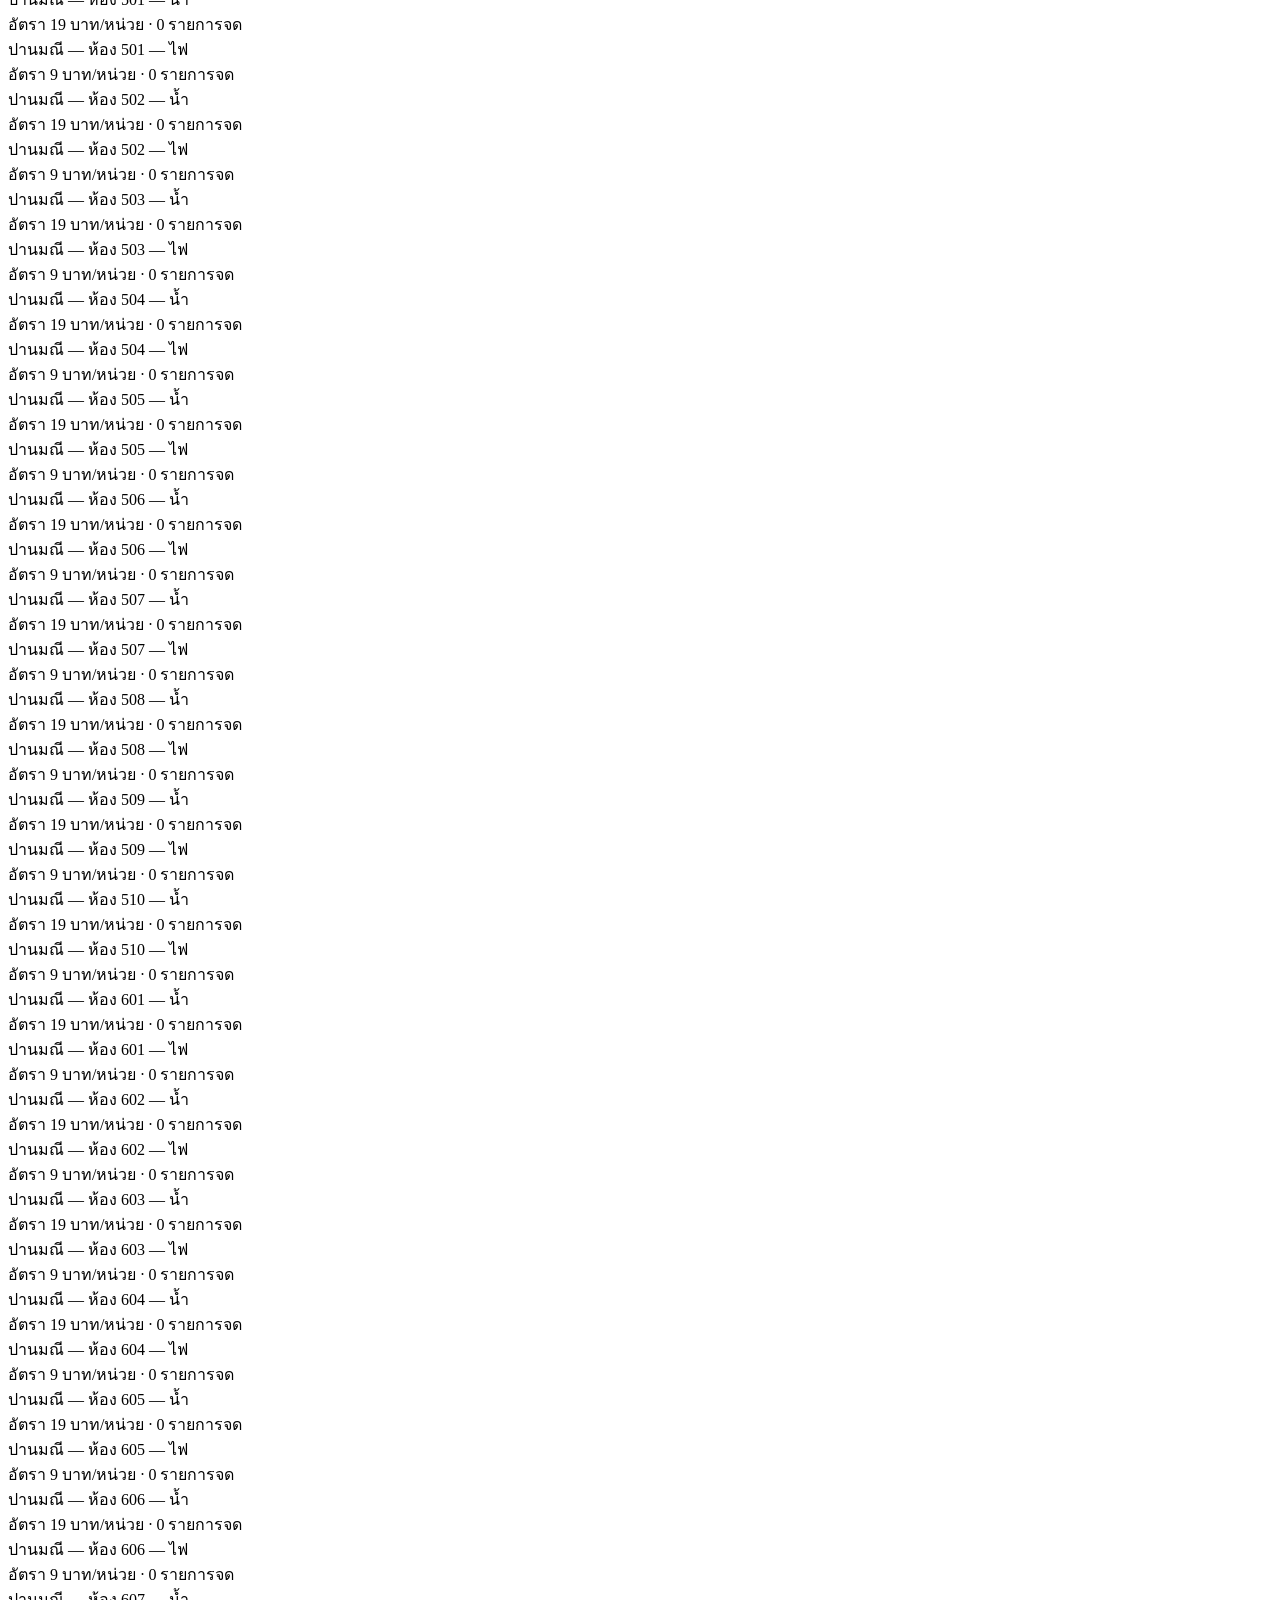
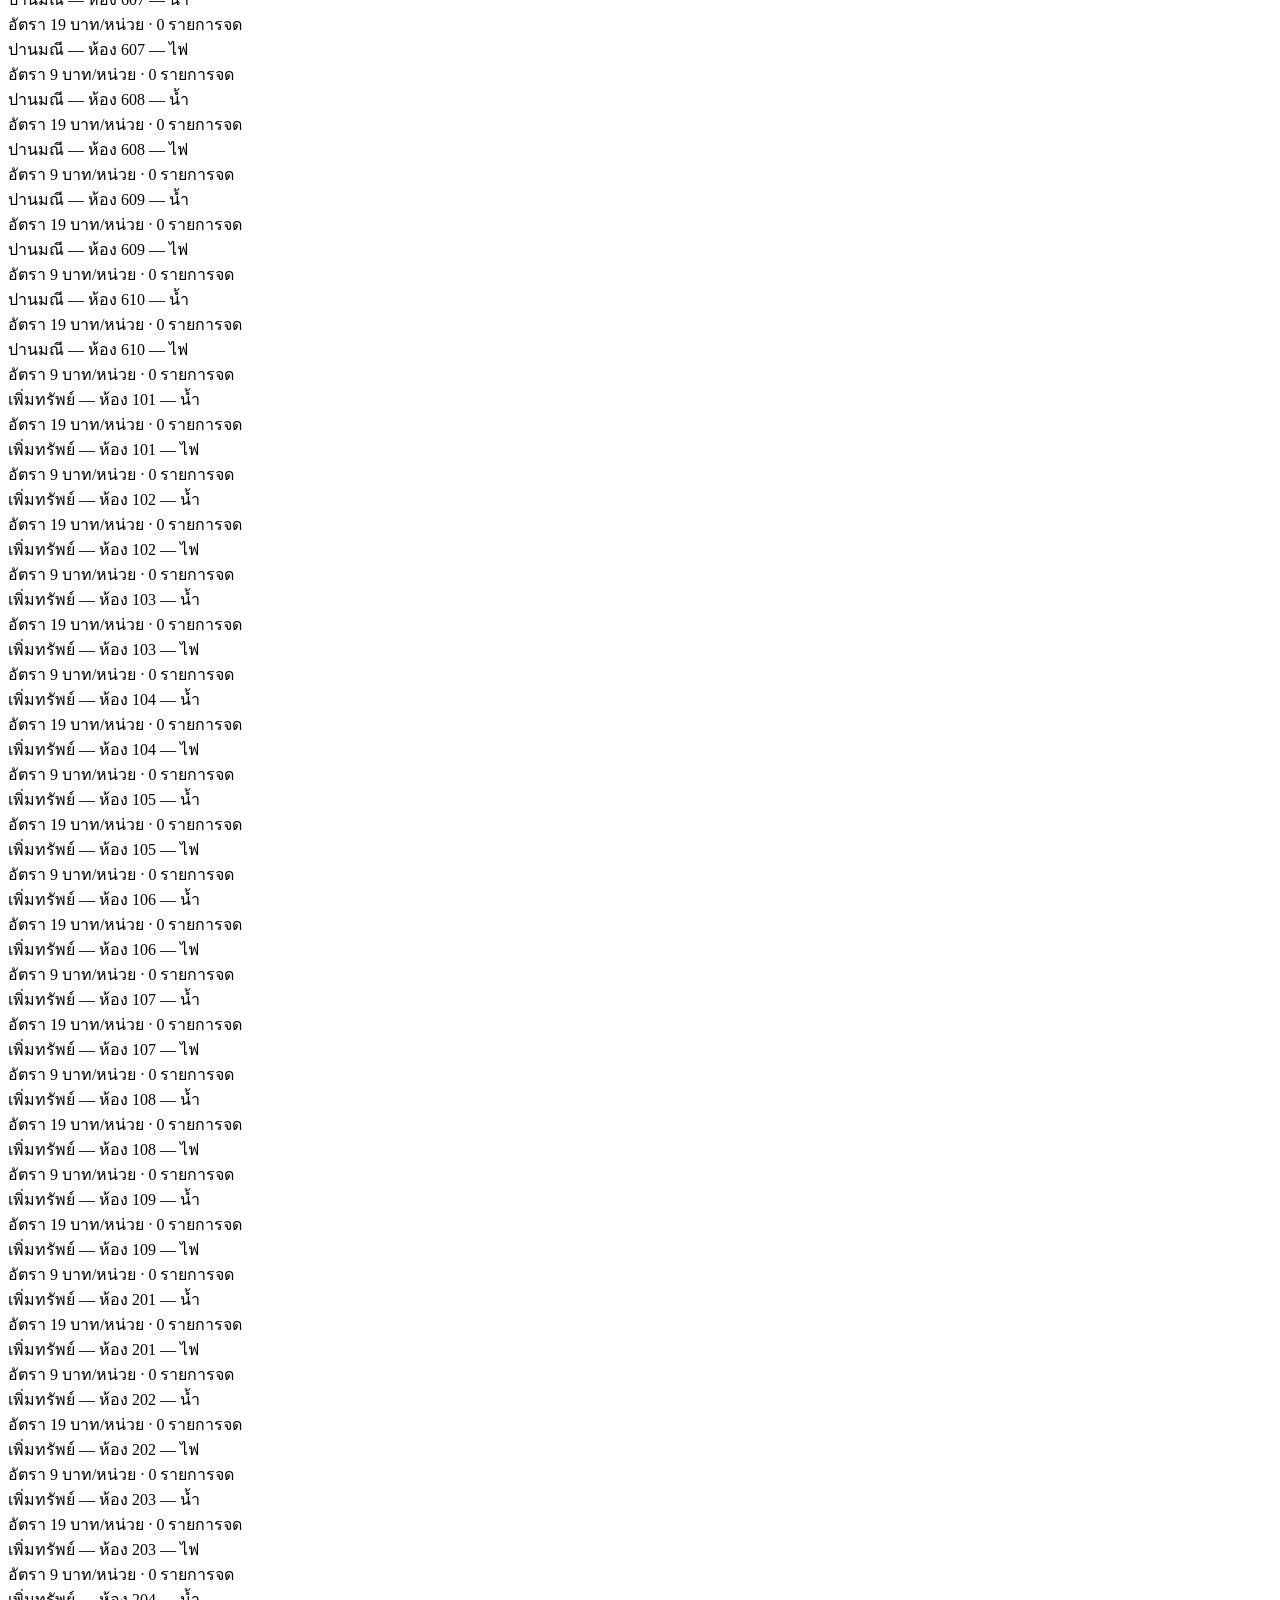
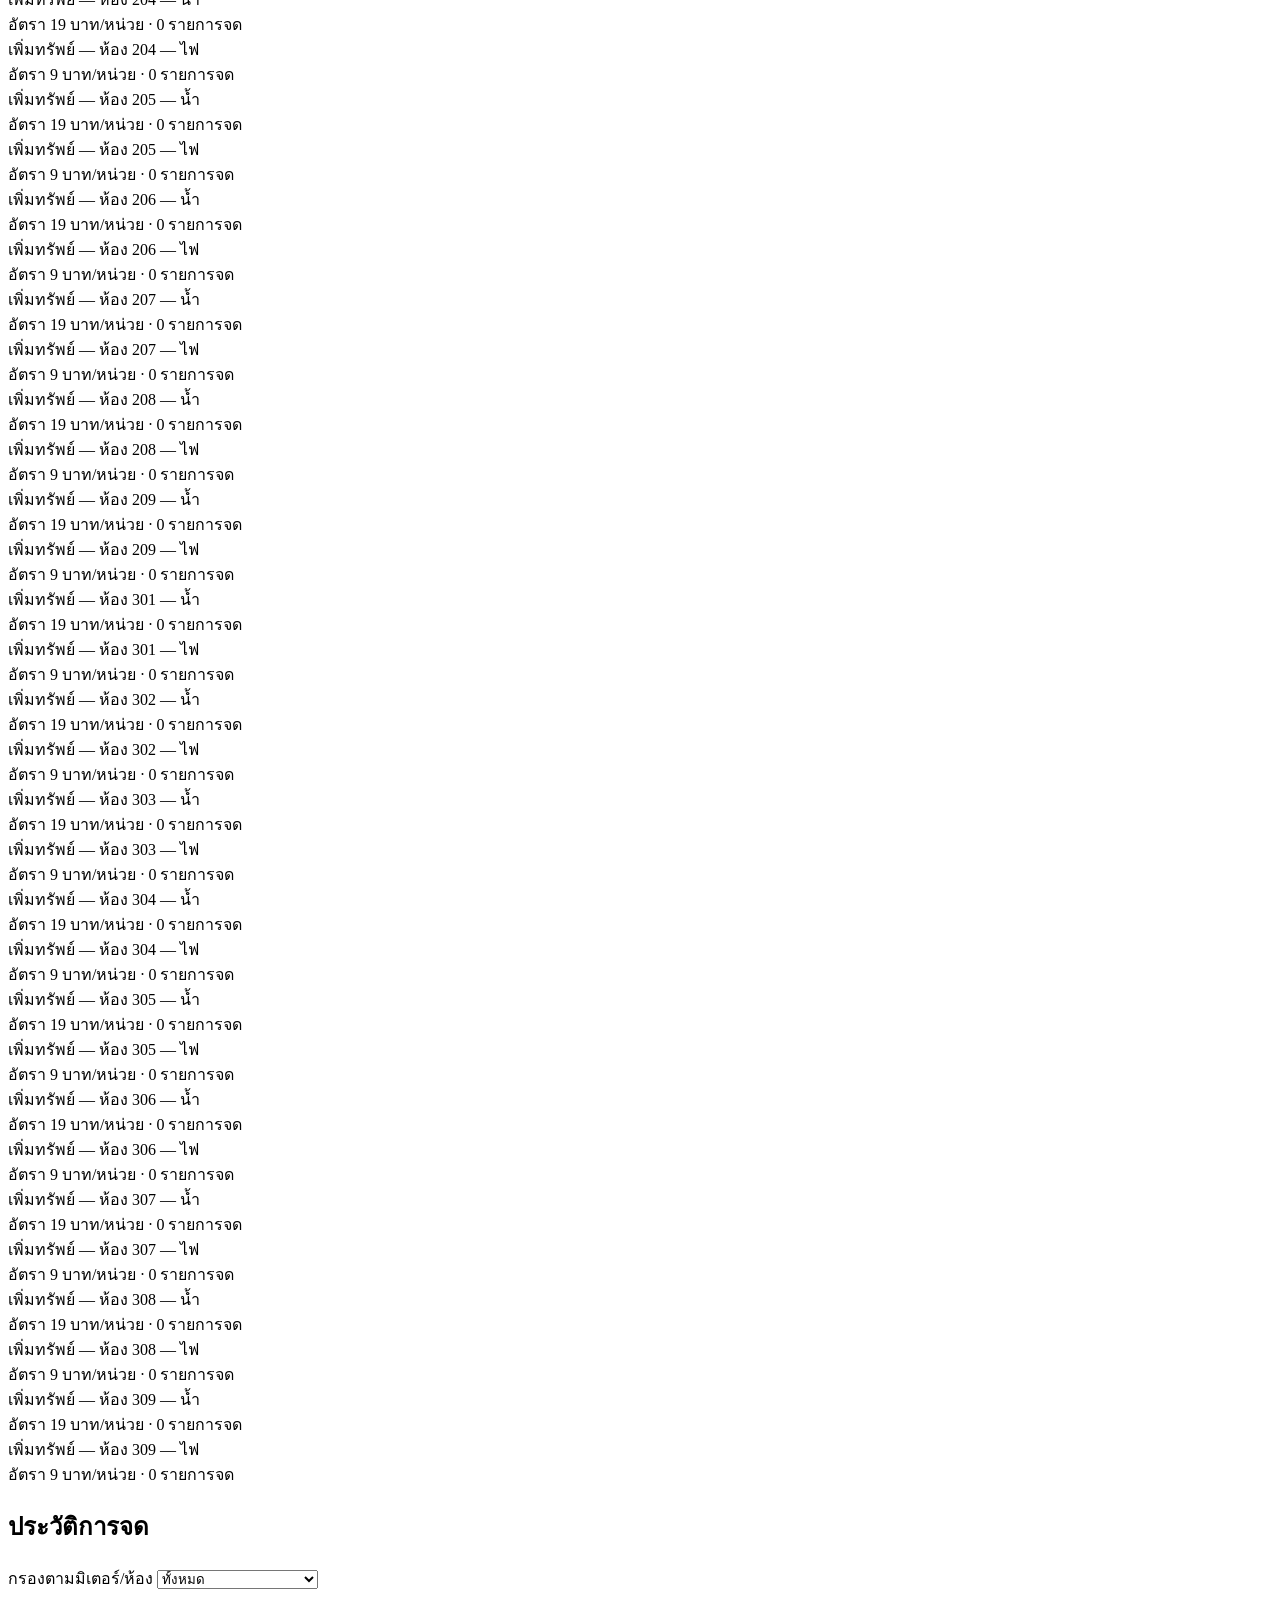
==== commit 217641c4: "Add lightweight PIN gate (655655) to index.html and report.html Prompts for a PIN before showing pag" ====
--- a/index.html
+++ b/index.html
@@ -9,6 +9,32 @@
 <link rel="icon" href="icons/icon-192.png">
 <link rel="apple-touch-icon" href="icons/icon-192.png">
 <link rel="stylesheet" href="style.css">
+<script>
+// PIN gate เบาๆ กันคนเดินผ่านมาเปิดดู (ไม่ใช่ความปลอดภัยจริงจัง — ยังเรียก Apps Script
+// endpoint ตรง ๆ ได้ถ้ารู้ URL) จำไว้ต่อแท็บ ปิดแท็บแล้วต้องใส่ใหม่
+(function () {
+  var PIN = '655655';
+  var KEY = 'meterapp_pin_ok_v1';
+  if (sessionStorage.getItem(KEY) === '1') return;
+  document.documentElement.style.visibility = 'hidden';
+  function ask() {
+    var input = prompt('ใส่รหัส PIN');
+    if (input === null) {
+      document.documentElement.innerHTML = '<body style="font-family:sans-serif;padding:40px;text-align:center;">ต้องใส่รหัส PIN ถึงจะเข้าได้<br><button onclick="location.reload()" style="margin-top:14px;padding:10px 20px;">ลองใหม่</button></body>';
+      document.documentElement.style.visibility = 'visible';
+      return;
+    }
+    if (input === PIN) {
+      sessionStorage.setItem(KEY, '1');
+      document.documentElement.style.visibility = 'visible';
+    } else {
+      alert('รหัสไม่ถูกต้อง');
+      ask();
+    }
+  }
+  ask();
+})();
+</script>
 </head>
 <body>
 <header class="topbar">
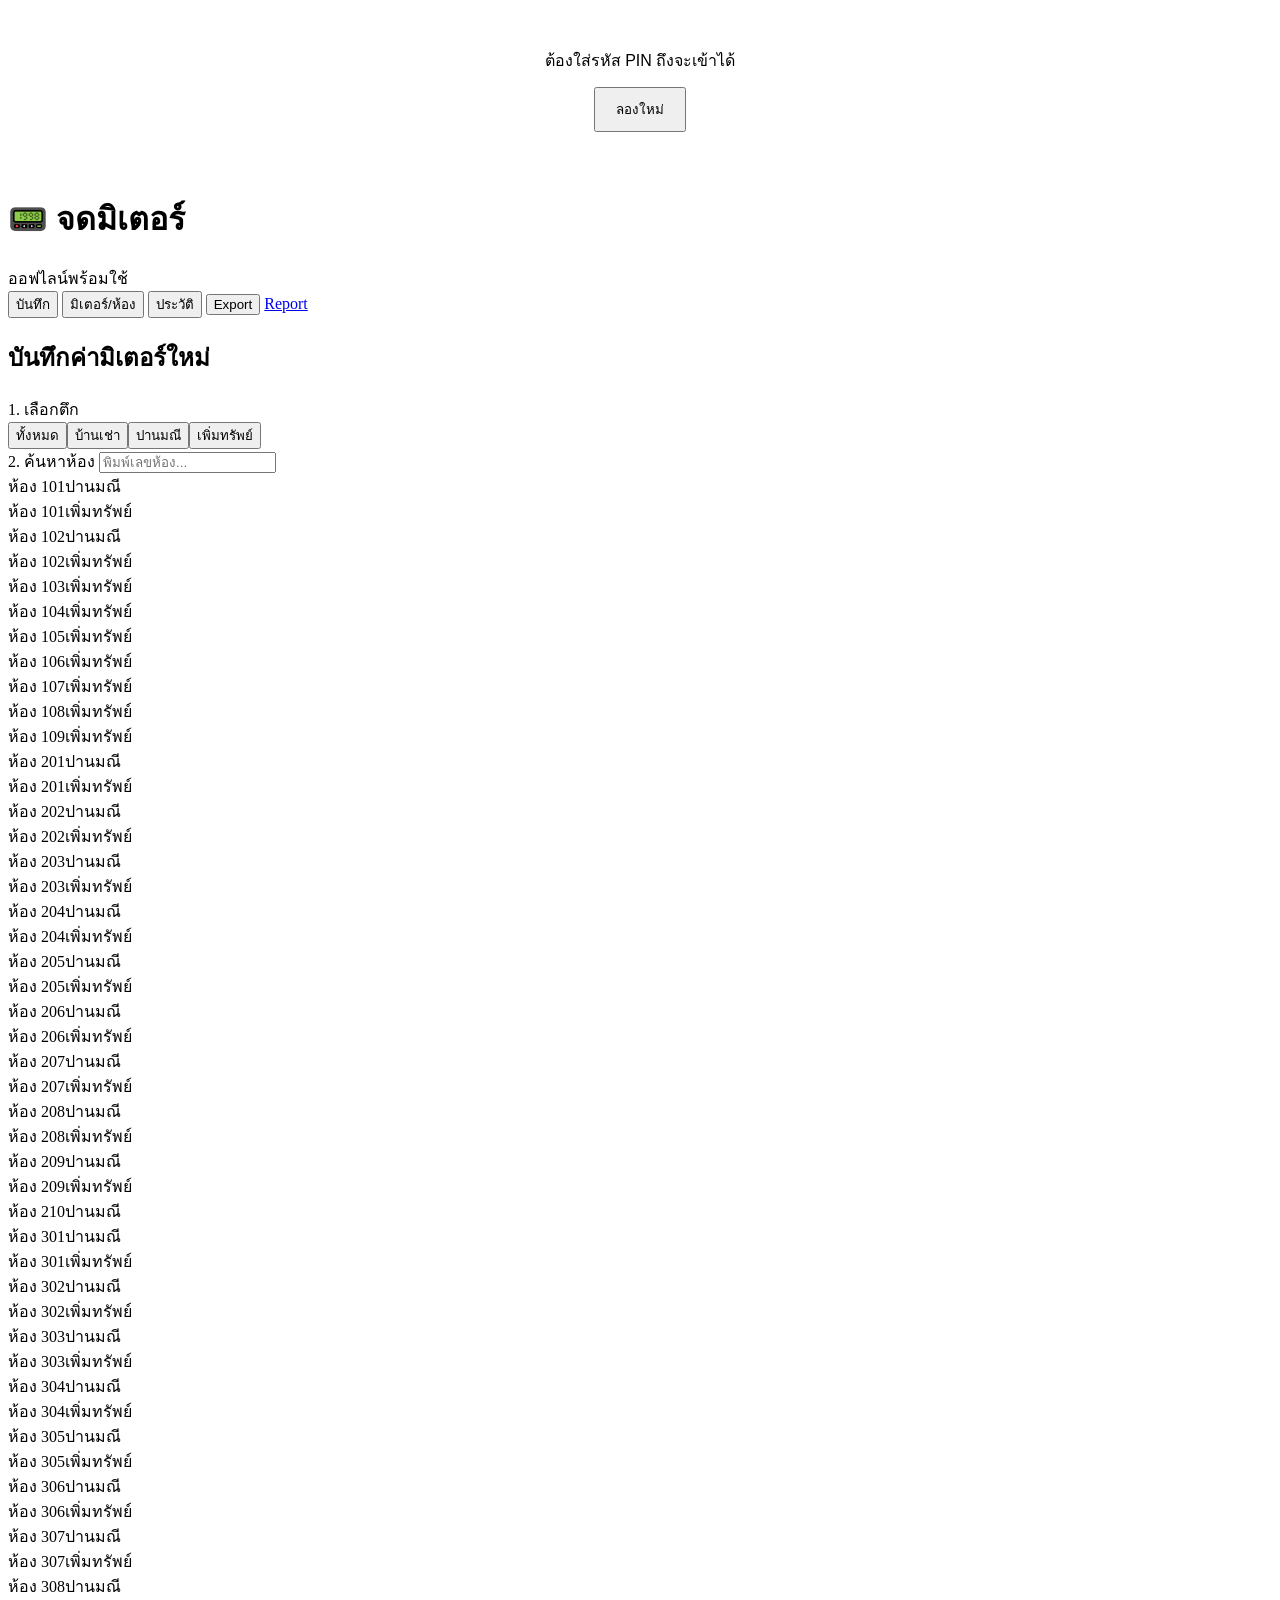
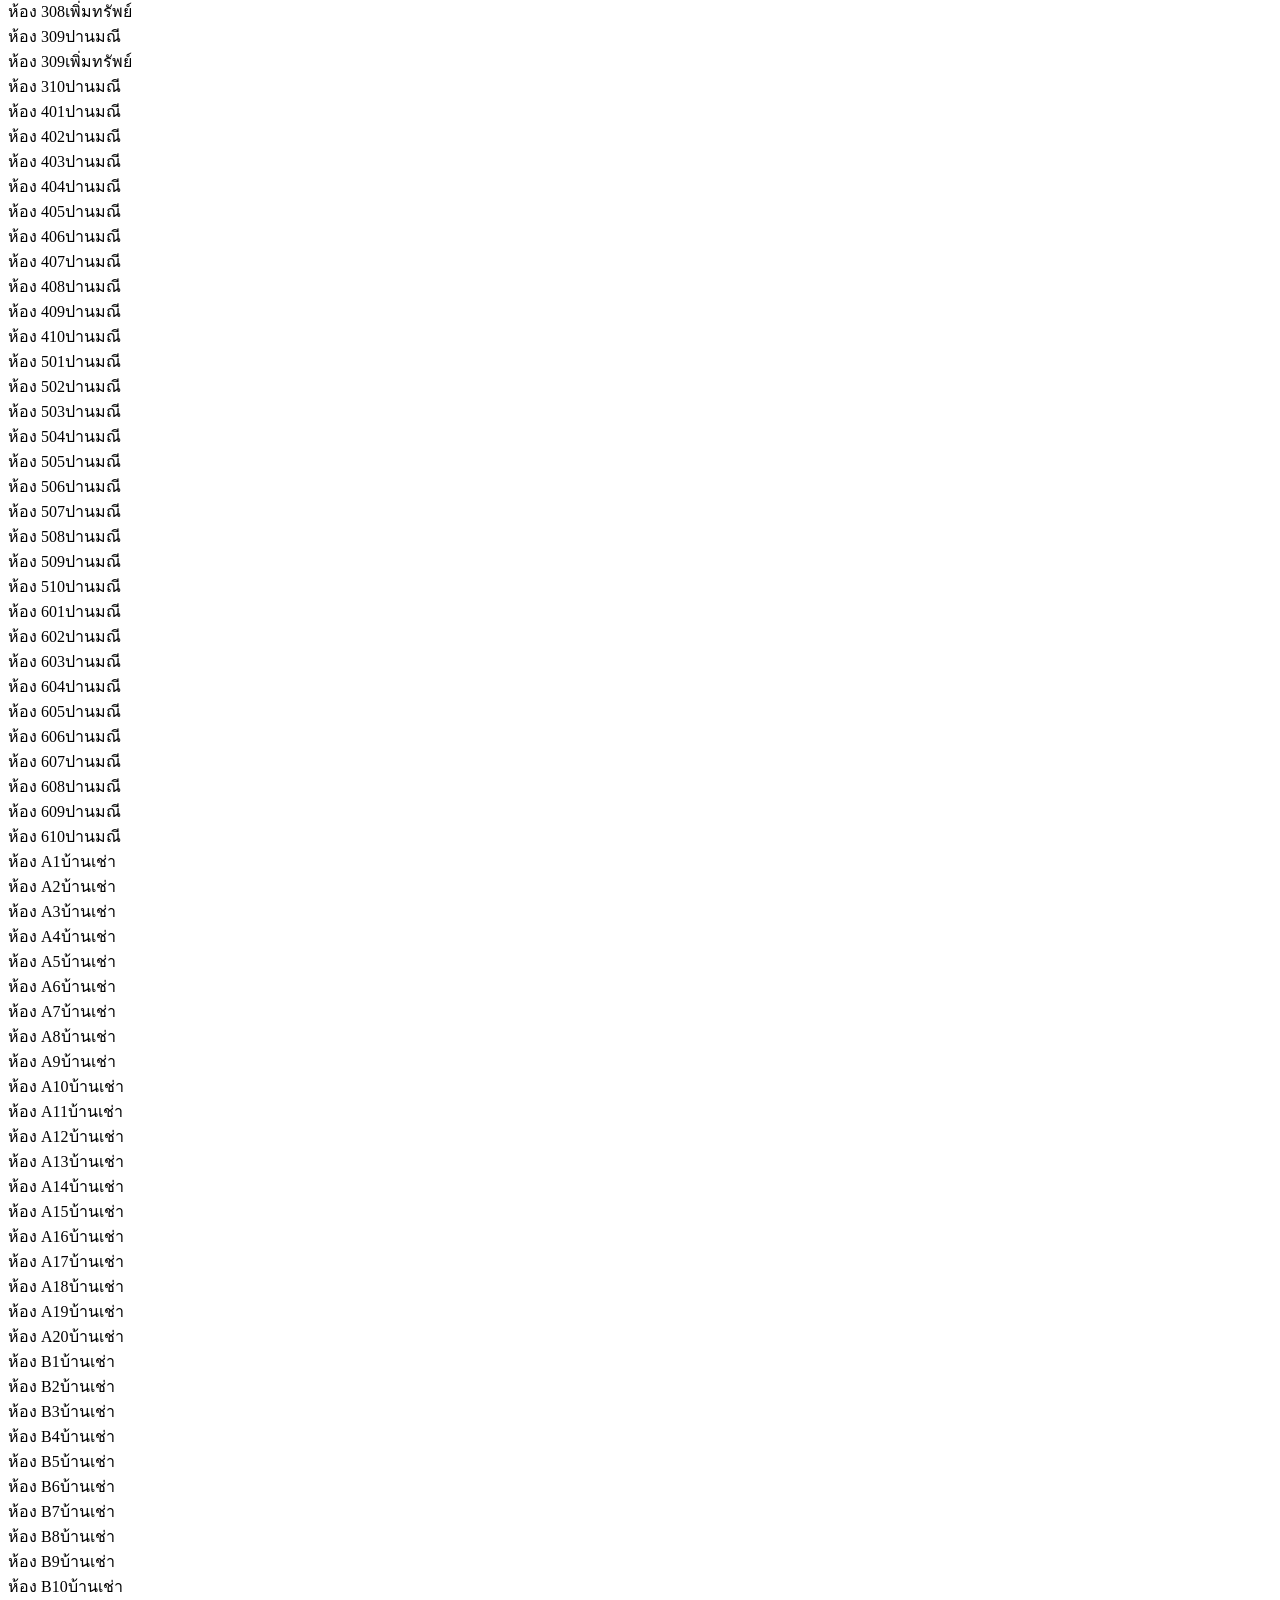
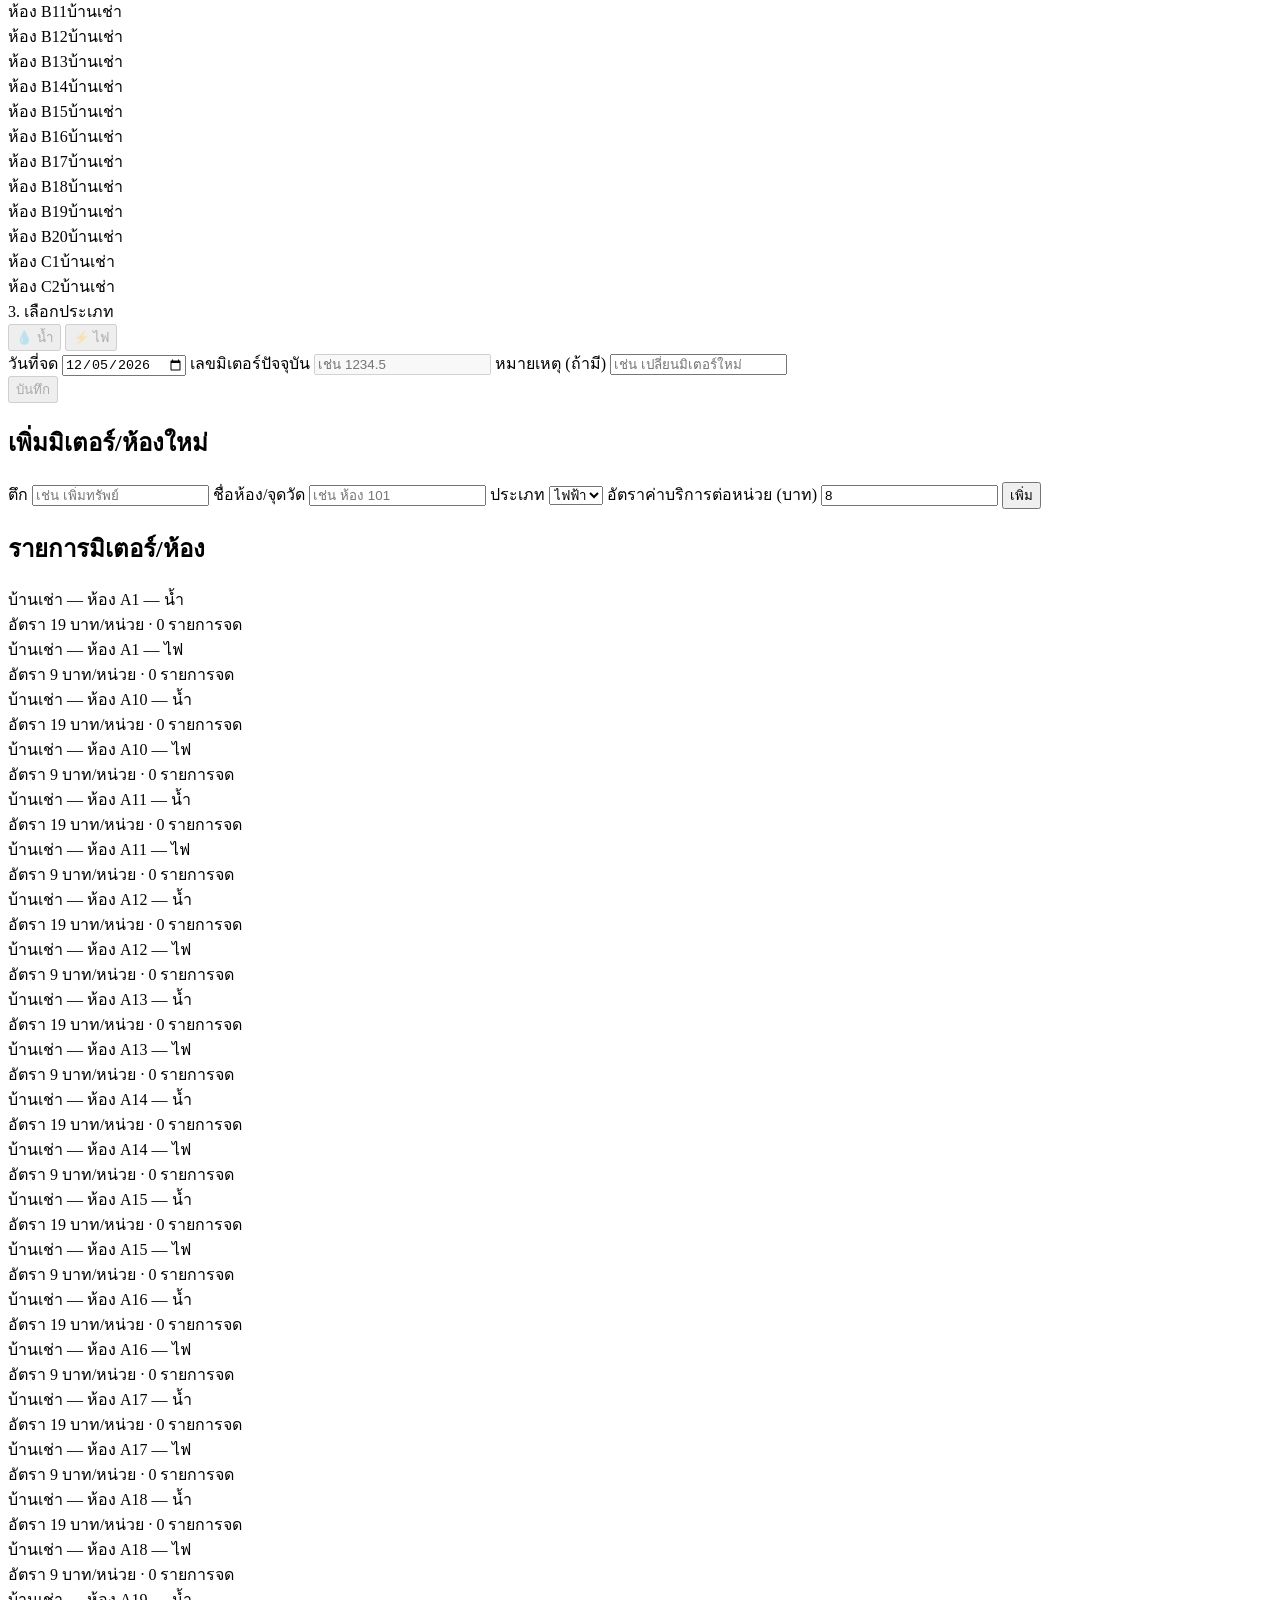
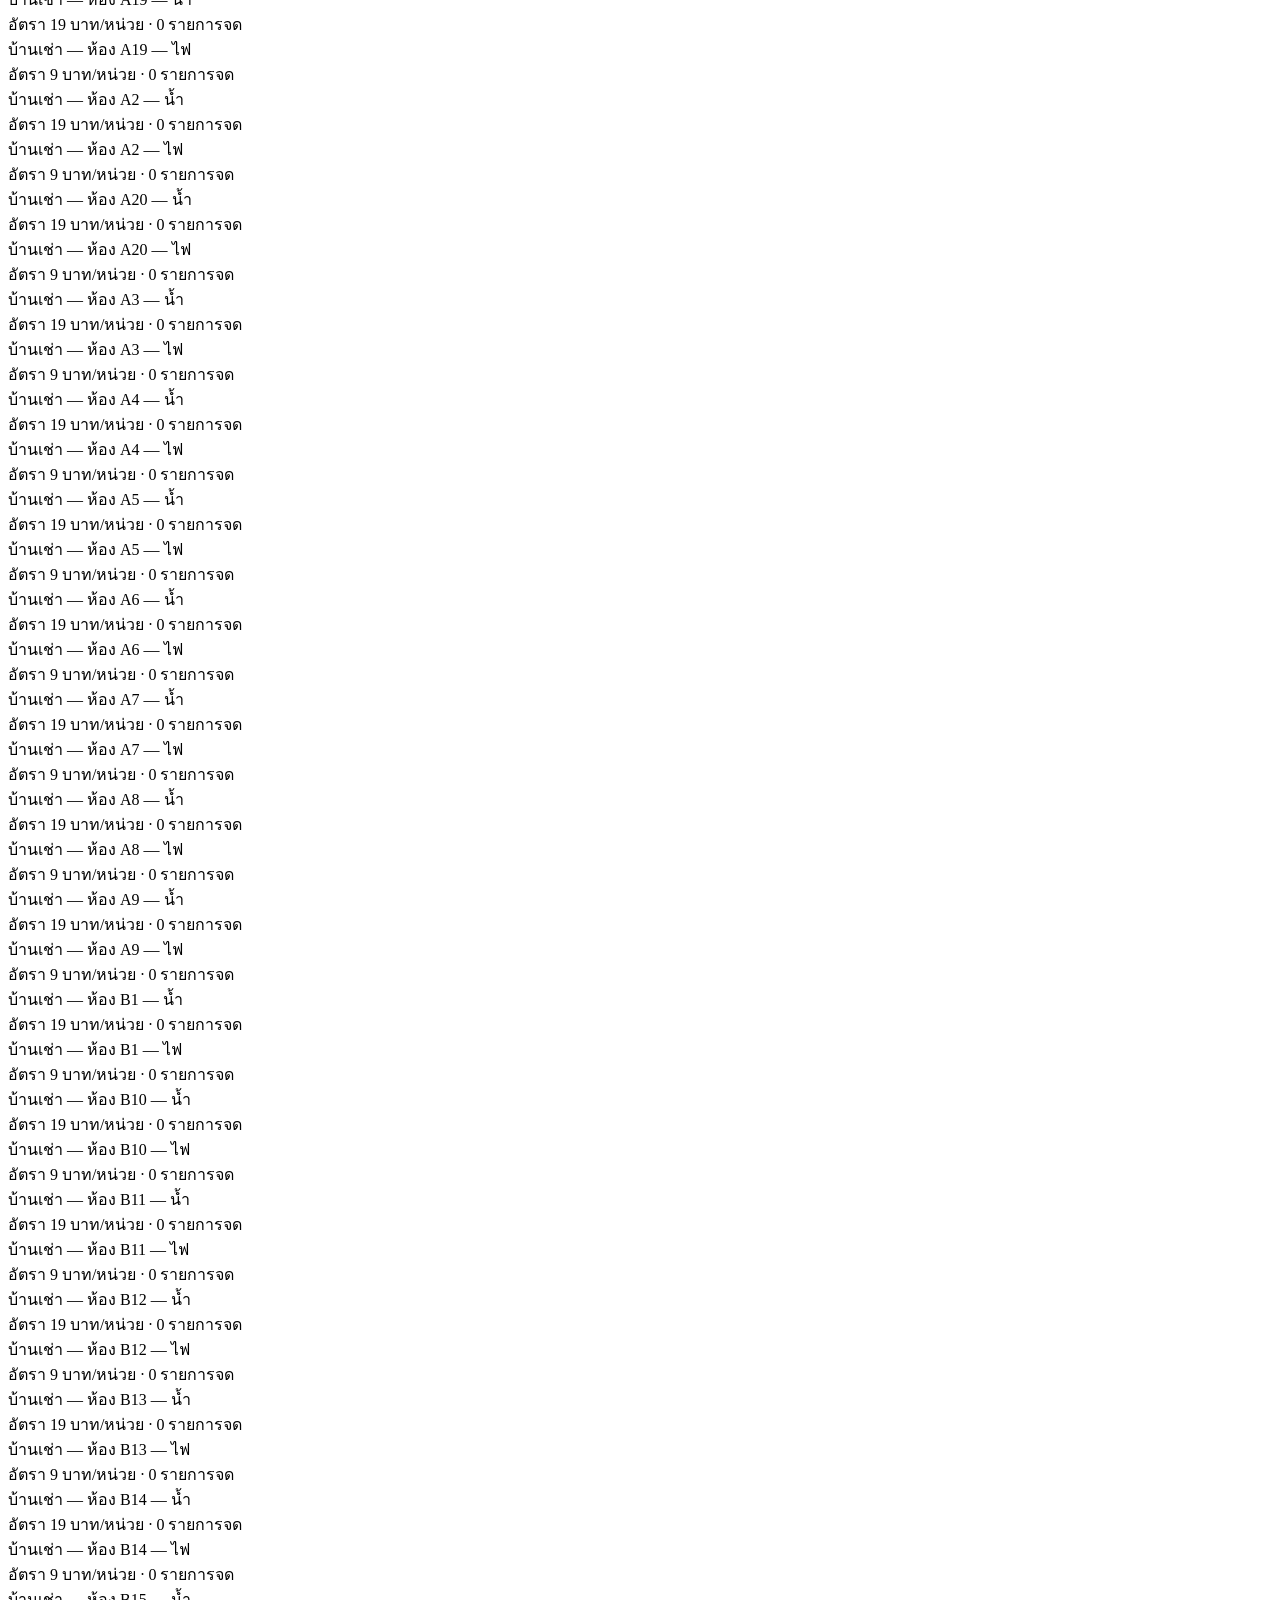
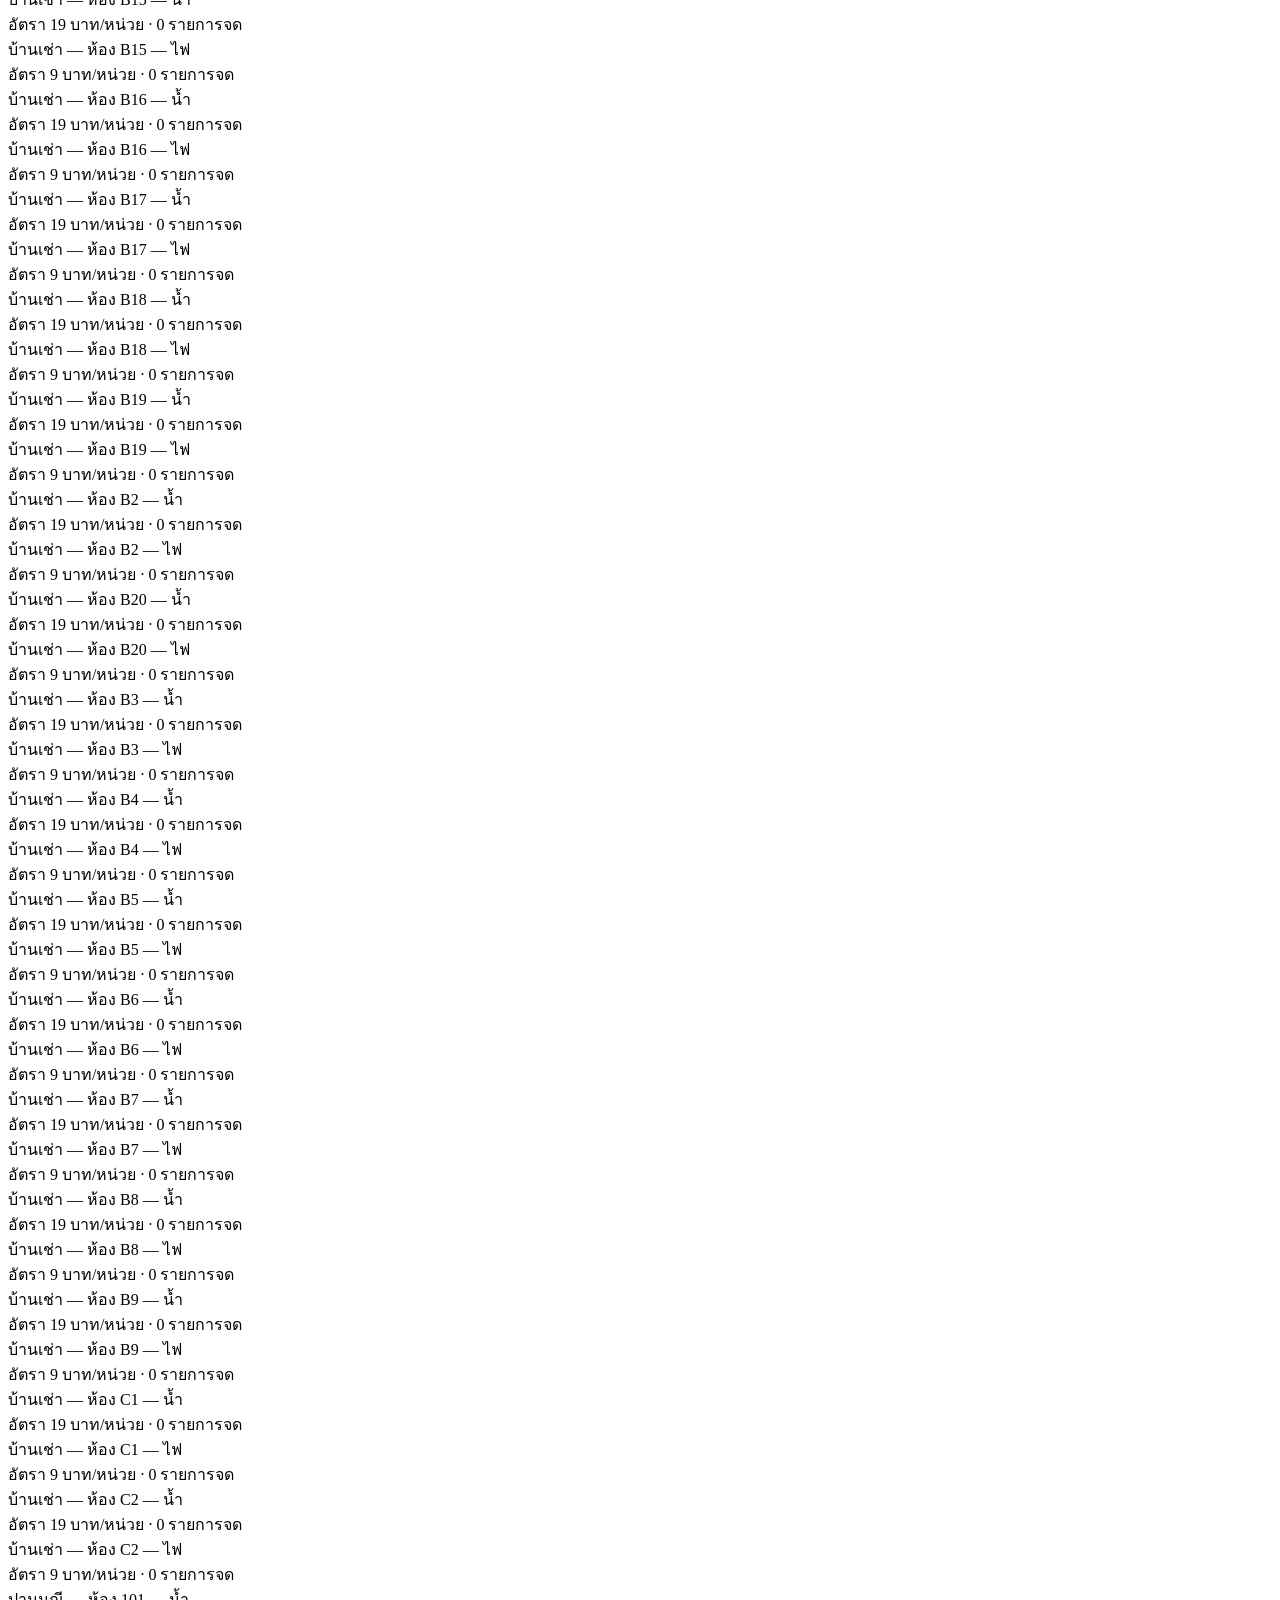
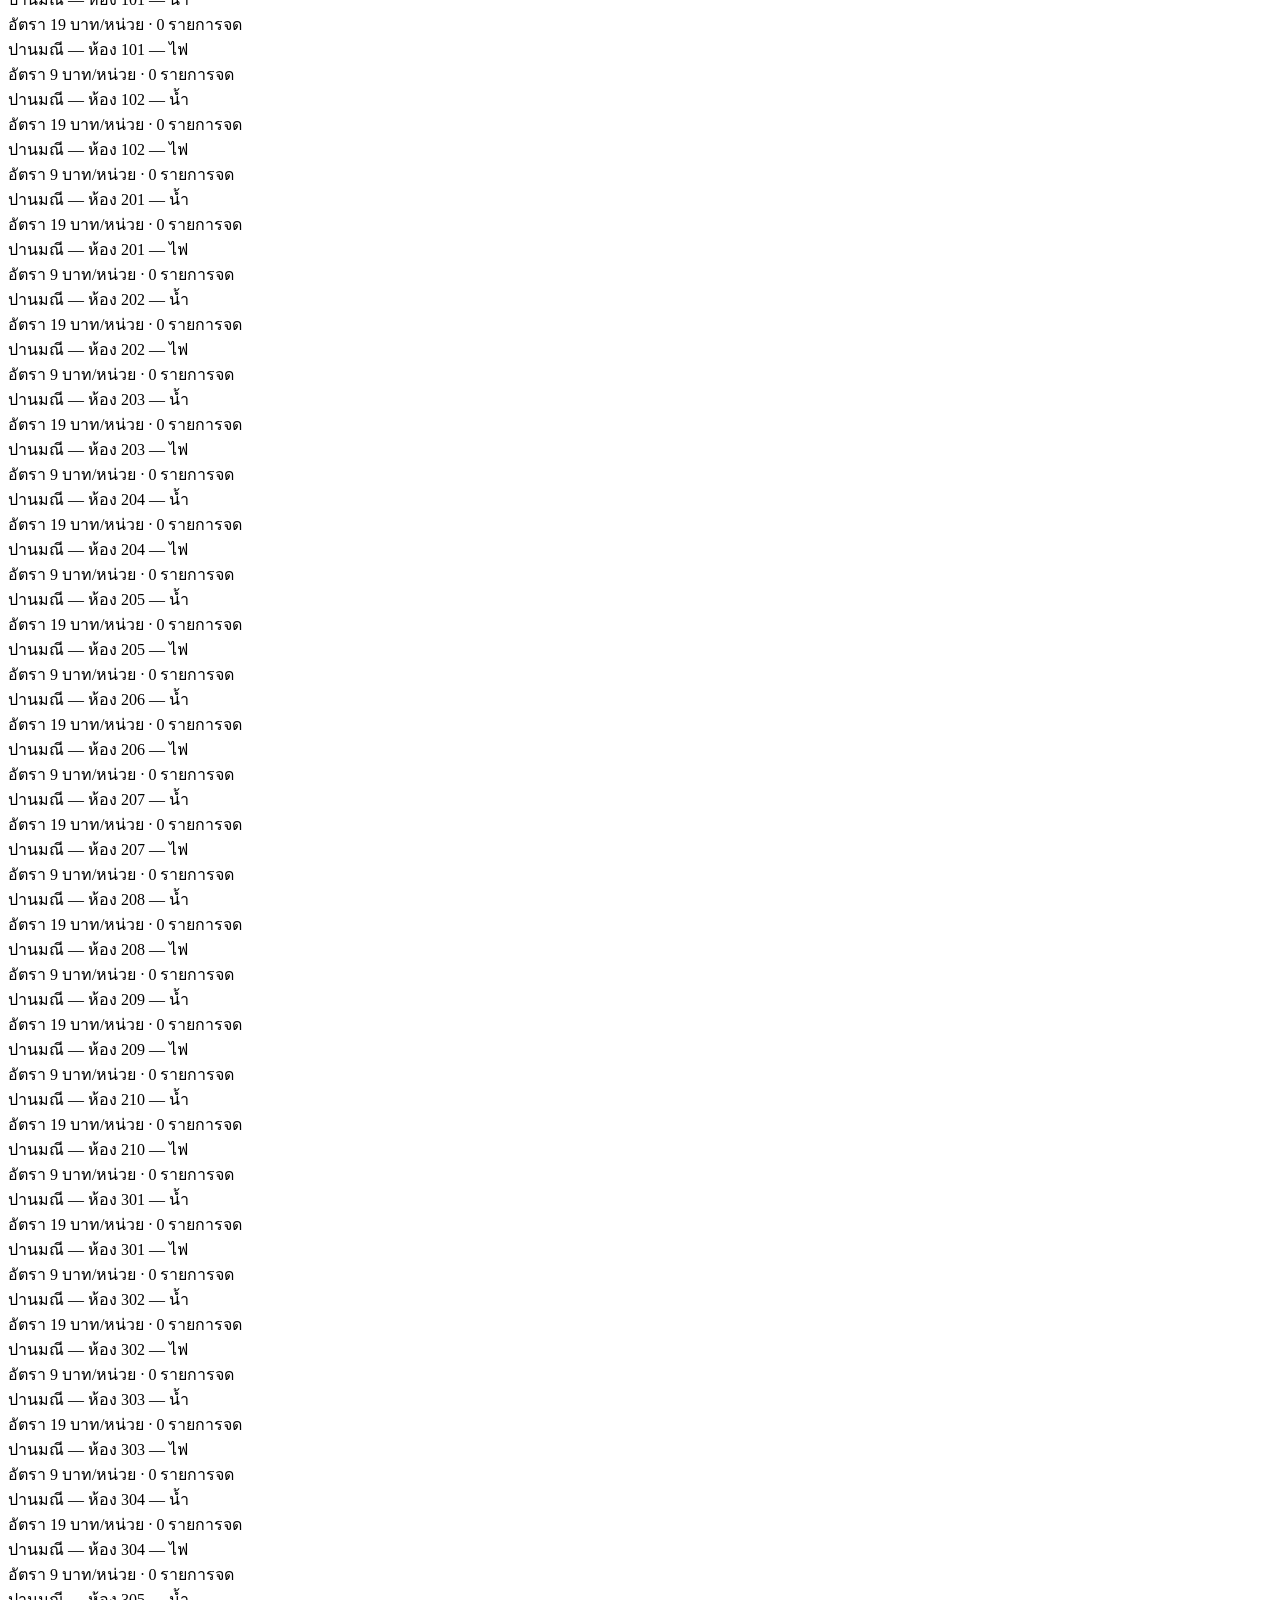
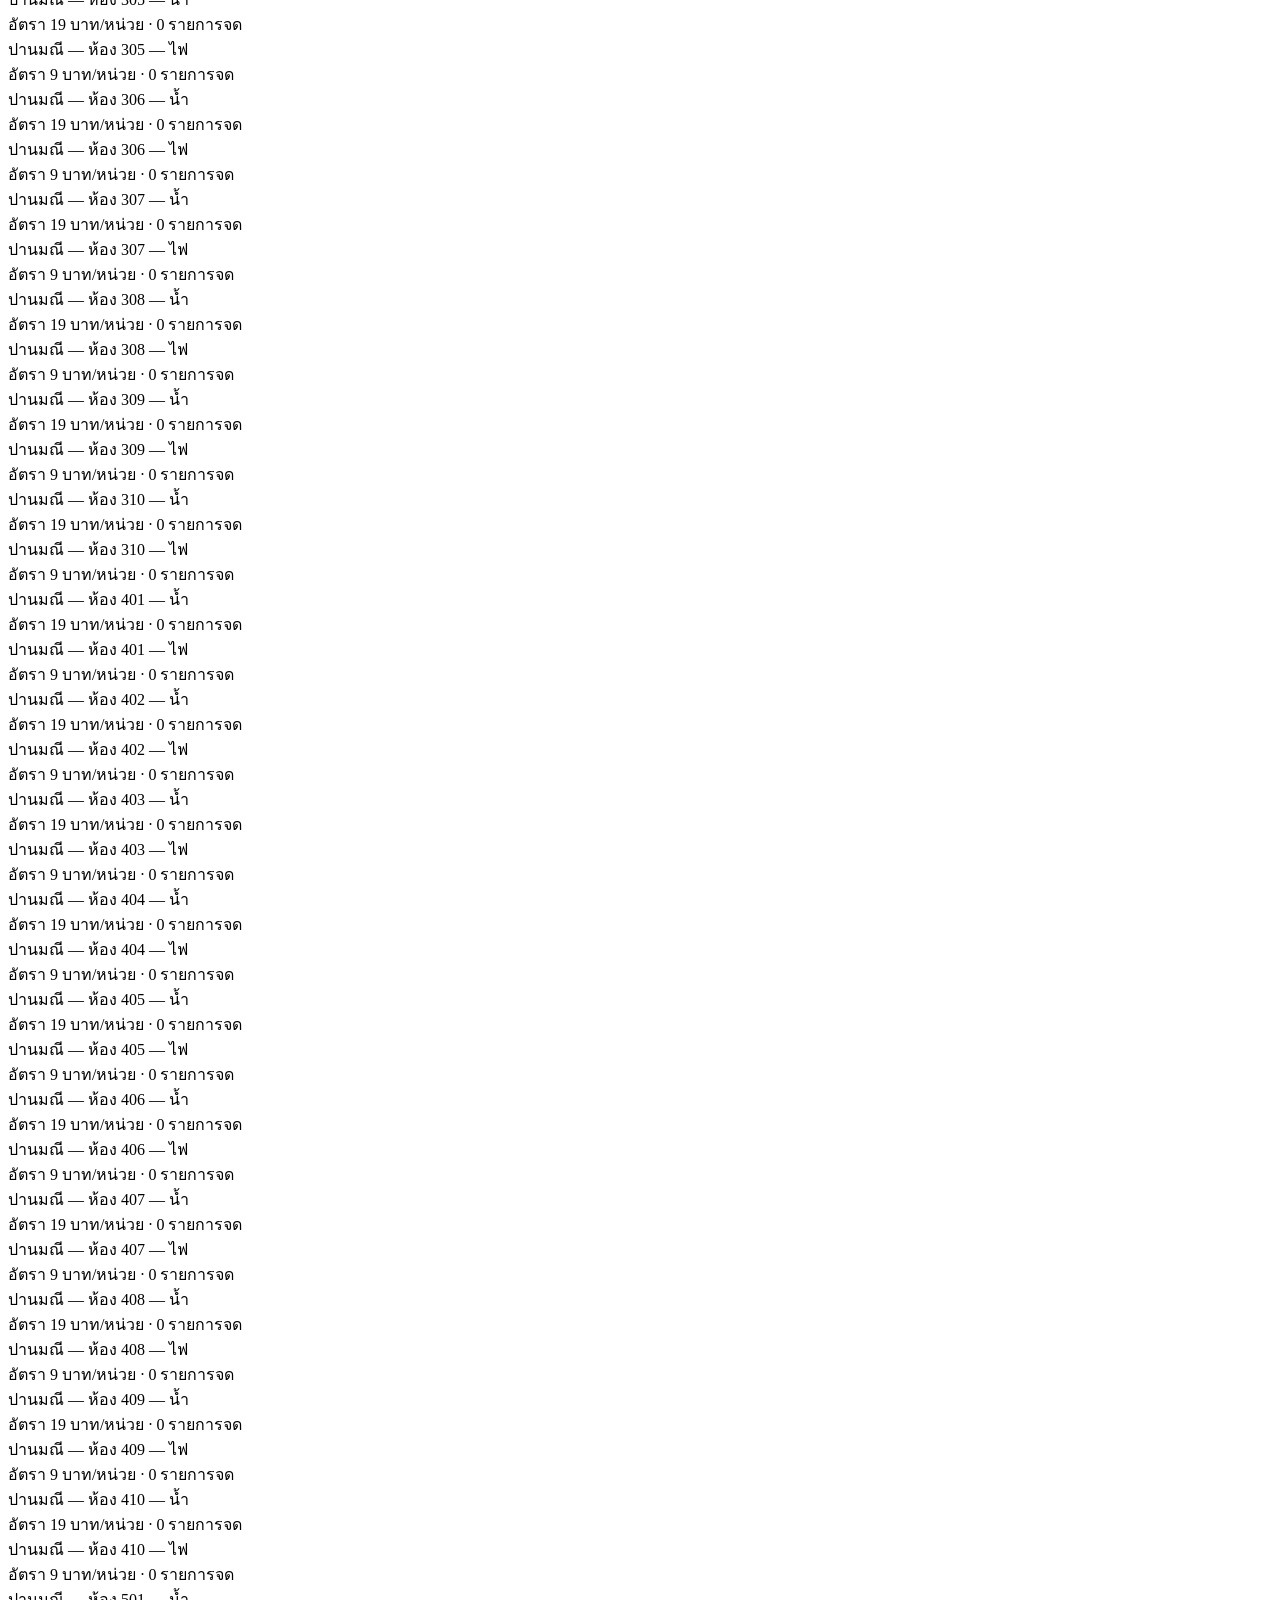
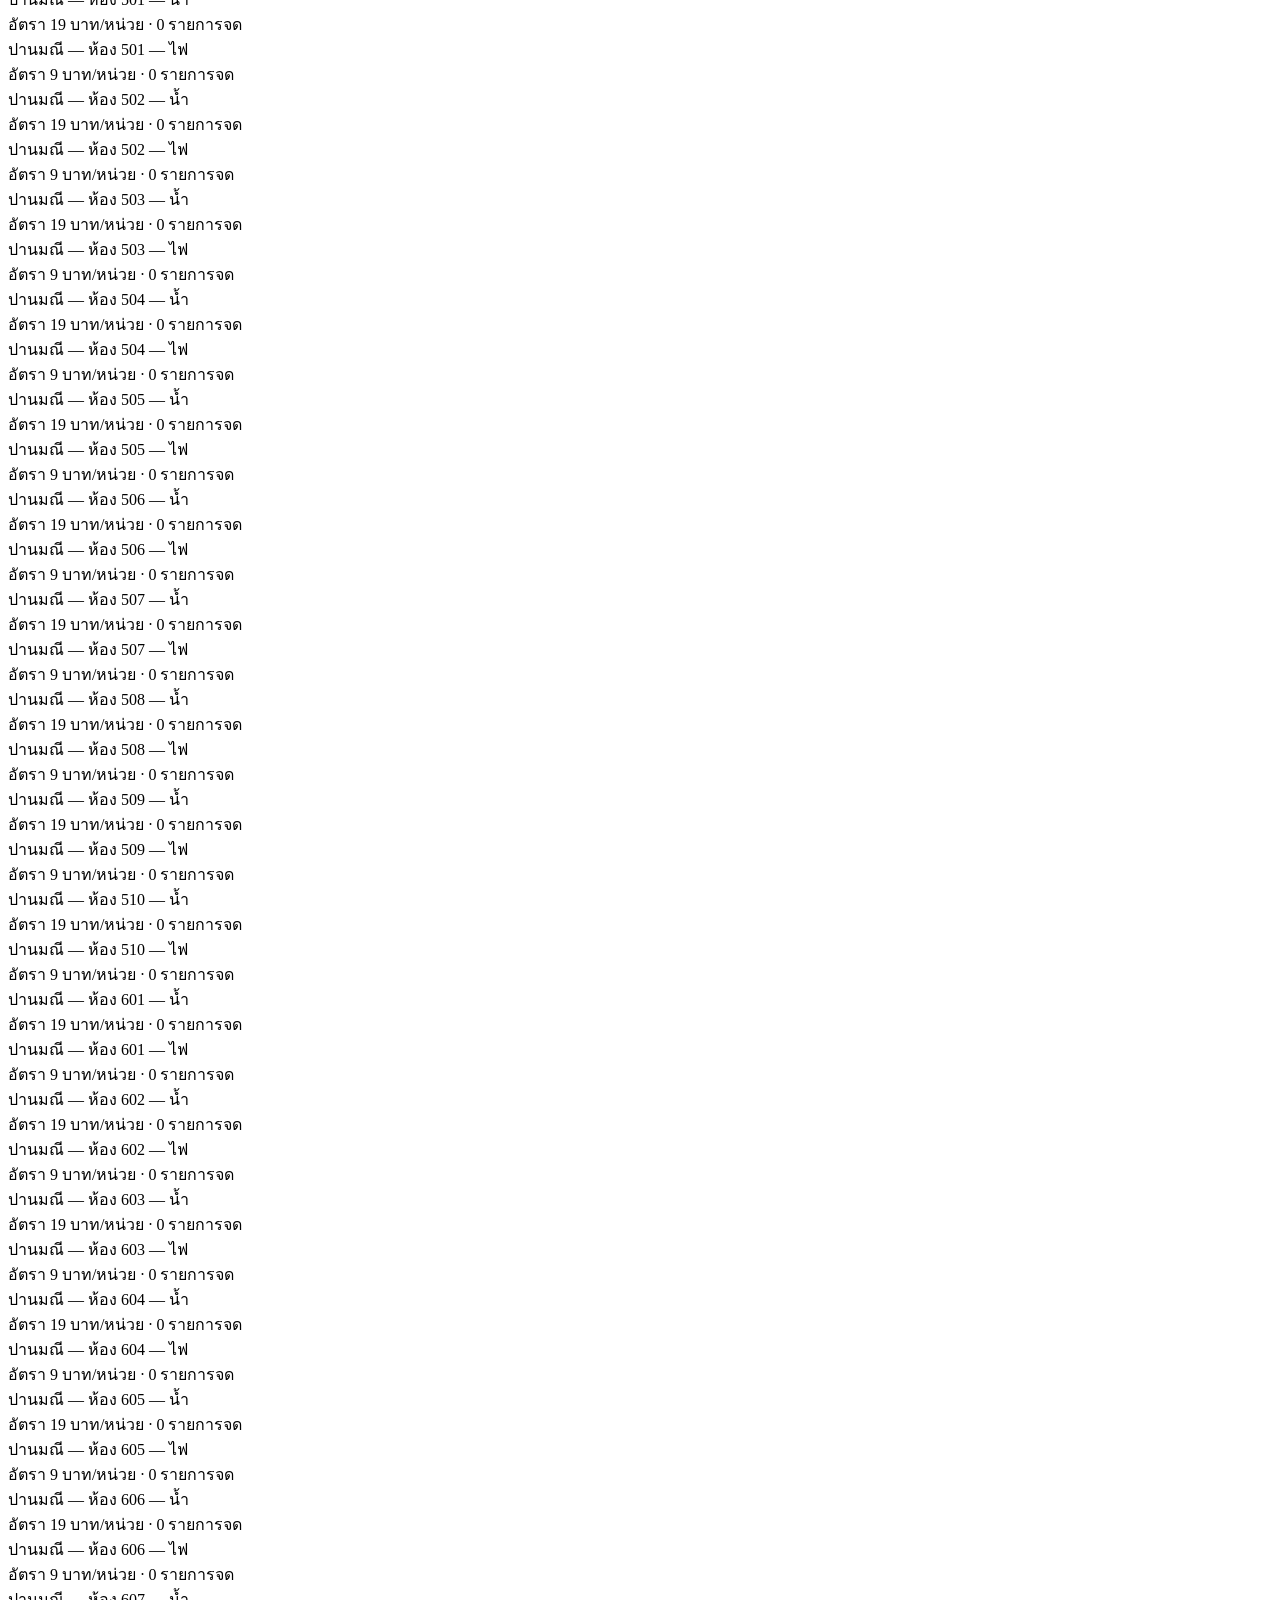
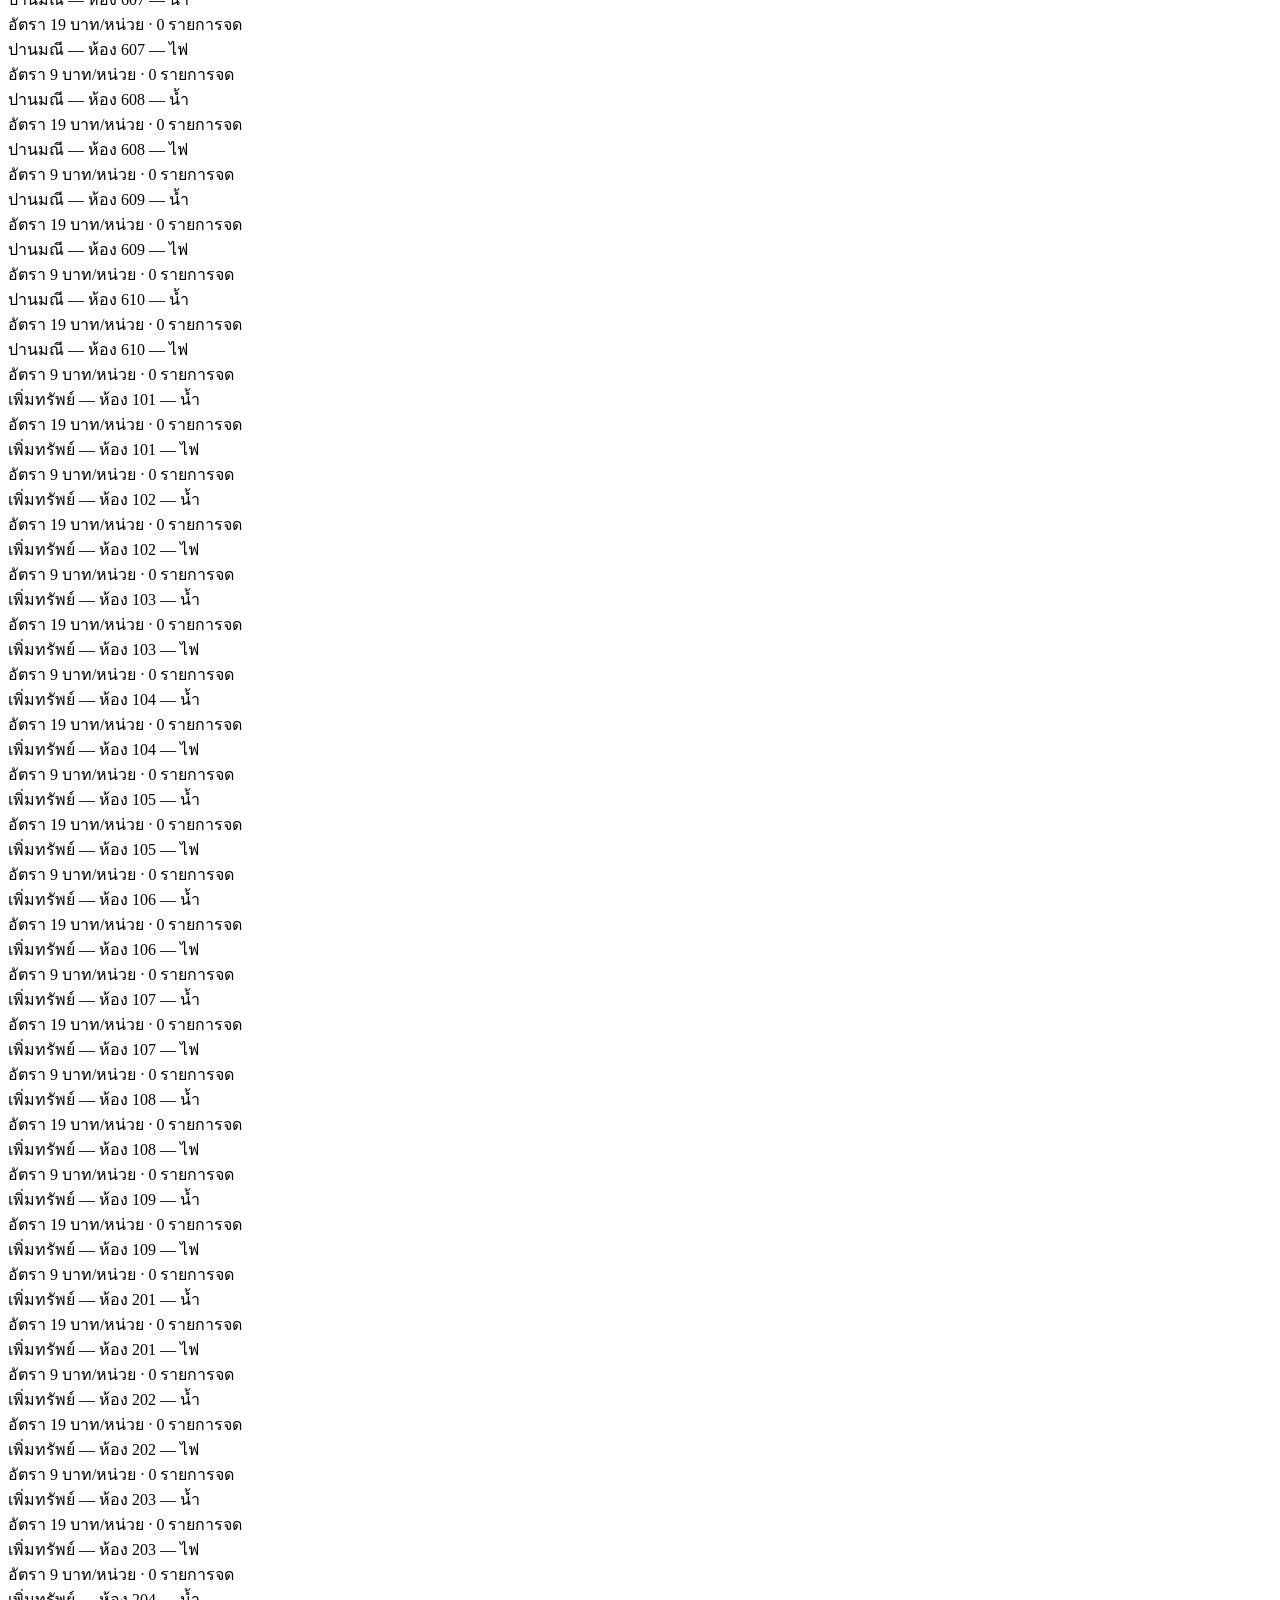
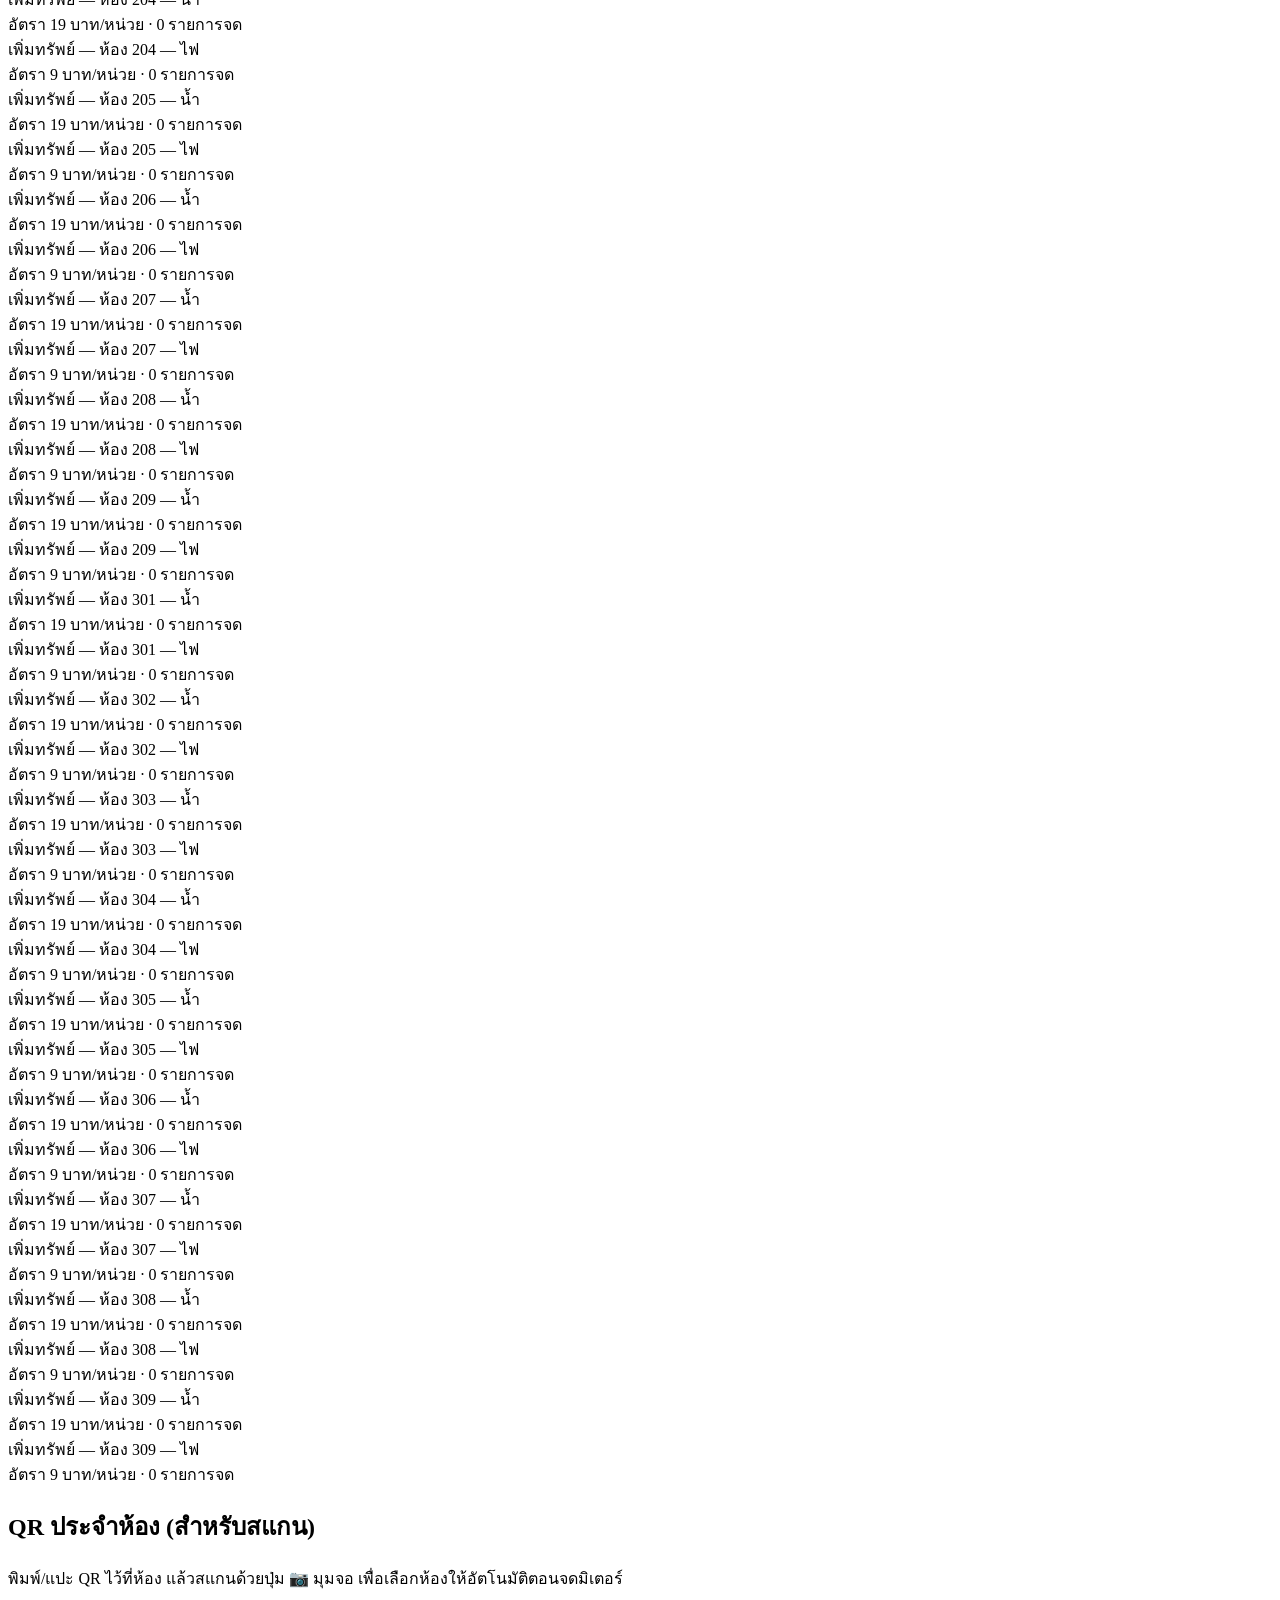
==== commit b9b1d1f2: "Add QR scan-to-room feature: generate/print per-room QR, floating scan button, camera scan jumps to " ====
--- a/index.html
+++ b/index.html
@@ -115,6 +115,12 @@
       <h2>รายการมิเตอร์/ห้อง</h2>
       <div id="meterList" class="list"></div>
     </div>
+    <div class="card">
+      <h2>QR ประจำห้อง (สำหรับสแกน)</h2>
+      <p class="hint">พิมพ์/แปะ QR ไว้ที่ห้อง แล้วสแกนด้วยปุ่ม 📷 มุมจอ เพื่อเลือกห้องให้อัตโนมัติตอนจดมิเตอร์</p>
+      <button id="printAllQRBtn" class="btn-secondary">🖨 พิมพ์ QR ทั้งหมด</button>
+      <div id="roomQRList" class="qr-room-list"></div>
+    </div>
   </section>
 
   <!-- TAB: ประวัติ -->
@@ -159,11 +165,25 @@
 
 <div id="toast" class="toast"></div>
 
+<button id="qrFab" class="qr-fab" title="สแกน QR ห้อง">📷</button>
+
+<div id="qrScanModal" class="qr-scan-modal">
+  <div class="qr-scan-box">
+    <video id="qrScanVideo" autoplay muted playsinline></video>
+    <canvas id="qrScanCanvas" style="display:none;"></canvas>
+    <div id="qrScanStatus" class="qr-scan-status">กำลังเปิดกล้อง...</div>
+    <button id="qrScanCancelBtn" class="btn-secondary">ยกเลิก</button>
+  </div>
+</div>
+
 <script src="https://accounts.google.com/gsi/client" async defer></script>
 <script src="xlsx.full.min.js"></script>
 <script src="seed_meters.js"></script>
 <script src="sync.js"></script>
 <script src="app.js"></script>
 <script src="drive.js"></script>
+<script src="jsQR.js"></script>
+<script src="qrcode.min.js"></script>
+<script src="qr.js"></script>
 </body>
 </html>
--- a/style.css
+++ b/style.css
@@ -256,3 +256,72 @@
   z-index: 100;
 }
 .toast.show { transform: translateX(-50%) translateY(0); }
+
+/* ===== QR scan FAB ===== */
+.qr-fab {
+  position: fixed;
+  right: 18px;
+  bottom: 24px;
+  width: 58px;
+  height: 58px;
+  border-radius: 50%;
+  border: none;
+  background: #1565c0;
+  color: #fff;
+  font-size: 26px;
+  box-shadow: 0 3px 10px rgba(0,0,0,0.3);
+  cursor: pointer;
+  z-index: 50;
+}
+.qr-fab:active { transform: scale(0.95); }
+
+/* ===== QR scan modal ===== */
+.qr-scan-modal {
+  display: none;
+  position: fixed;
+  inset: 0;
+  background: rgba(0,0,0,0.85);
+  z-index: 200;
+  align-items: center;
+  justify-content: center;
+}
+.qr-scan-modal.show { display: flex; }
+.qr-scan-box {
+  width: 92%;
+  max-width: 420px;
+  background: #111;
+  border-radius: 12px;
+  padding: 14px;
+  text-align: center;
+}
+.qr-scan-box video {
+  width: 100%;
+  border-radius: 8px;
+  background: #000;
+}
+.qr-scan-status {
+  color: #fff;
+  font-size: 14px;
+  margin: 10px 0;
+  min-height: 20px;
+}
+.qr-scan-box .btn-secondary { margin-top: 4px; }
+
+/* ===== QR per-room list (จัดการมิเตอร์/ห้อง) ===== */
+.qr-room-list {
+  display: flex;
+  flex-wrap: wrap;
+  gap: 10px;
+  margin-top: 10px;
+}
+.qr-room-item {
+  width: 140px;
+  border: 1px solid #e1e4e8;
+  border-radius: 8px;
+  padding: 8px;
+  text-align: center;
+  font-size: 12px;
+}
+.qr-room-label { line-height: 1.4; margin-bottom: 6px; }
+.qr-room-code { display: flex; justify-content: center; }
+.qr-dl-btn { width: 100%; margin-top: 8px; padding: 6px; font-size: 13px; }
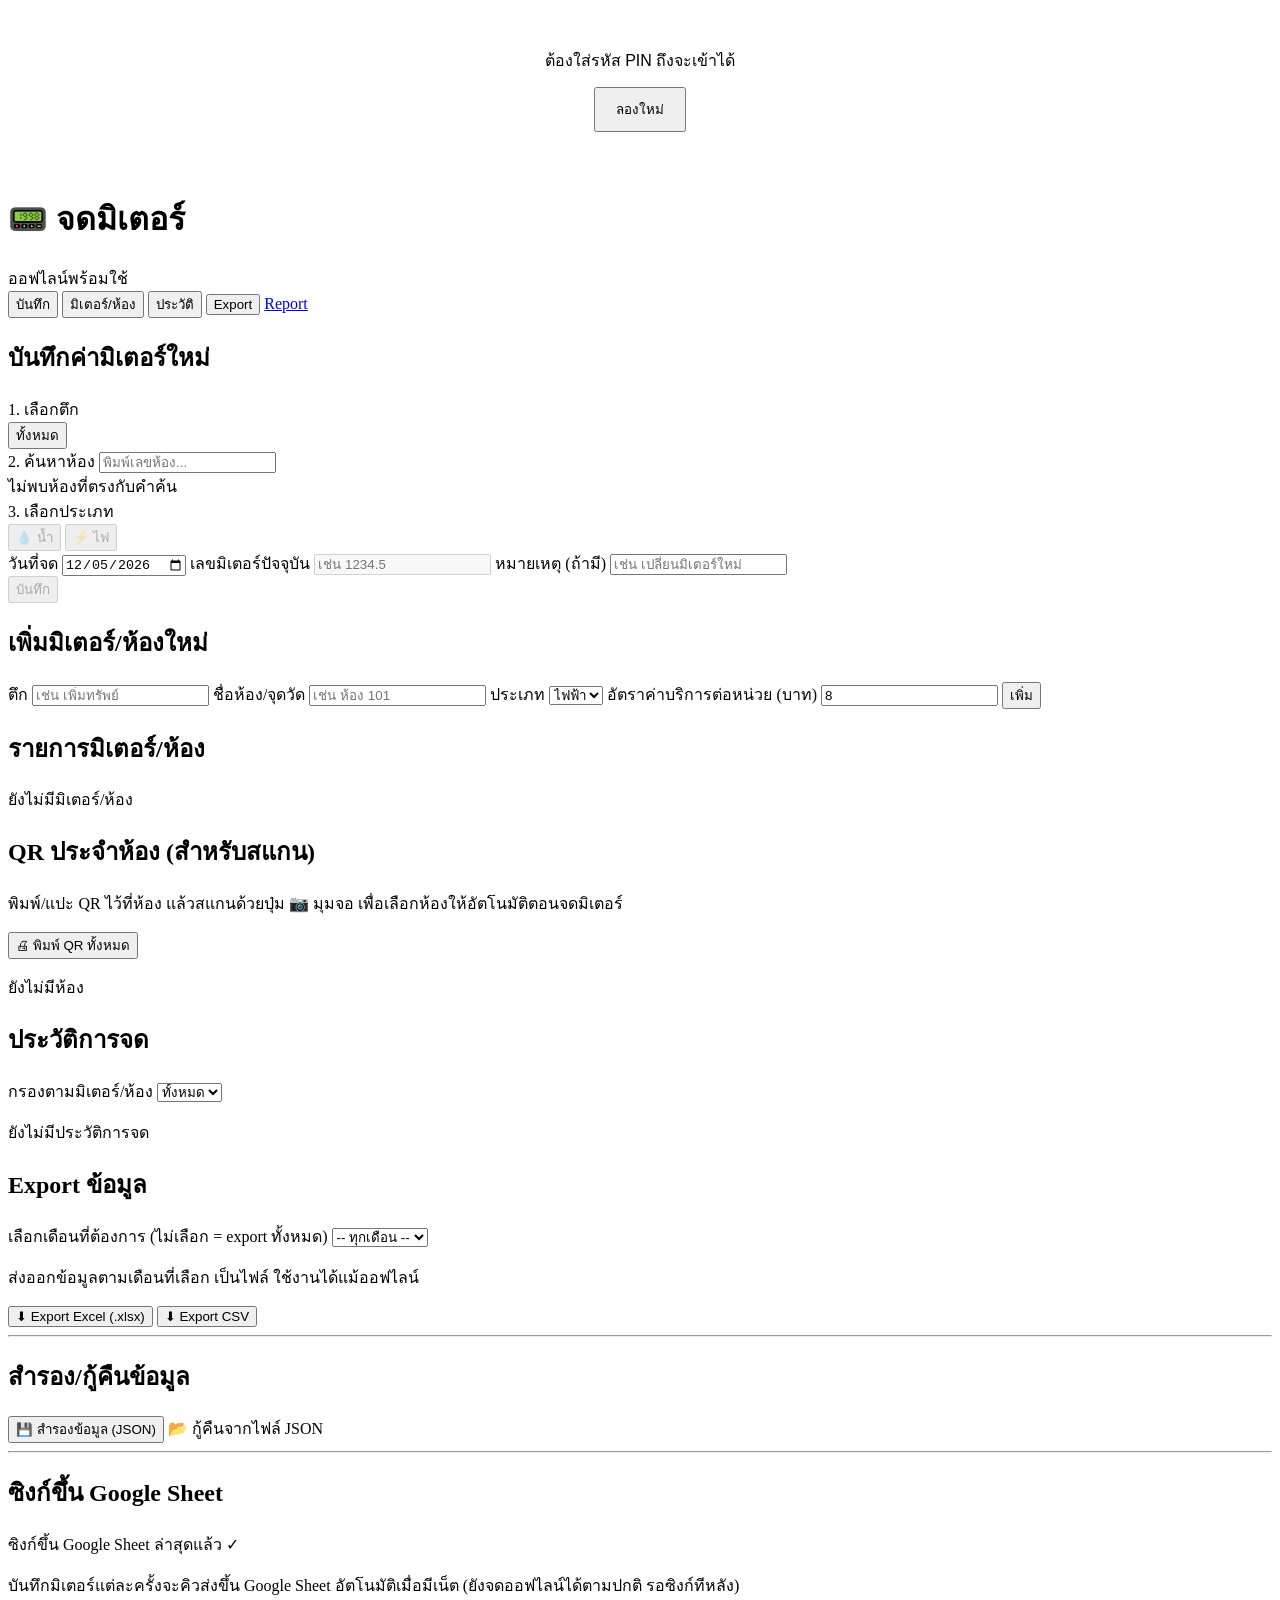
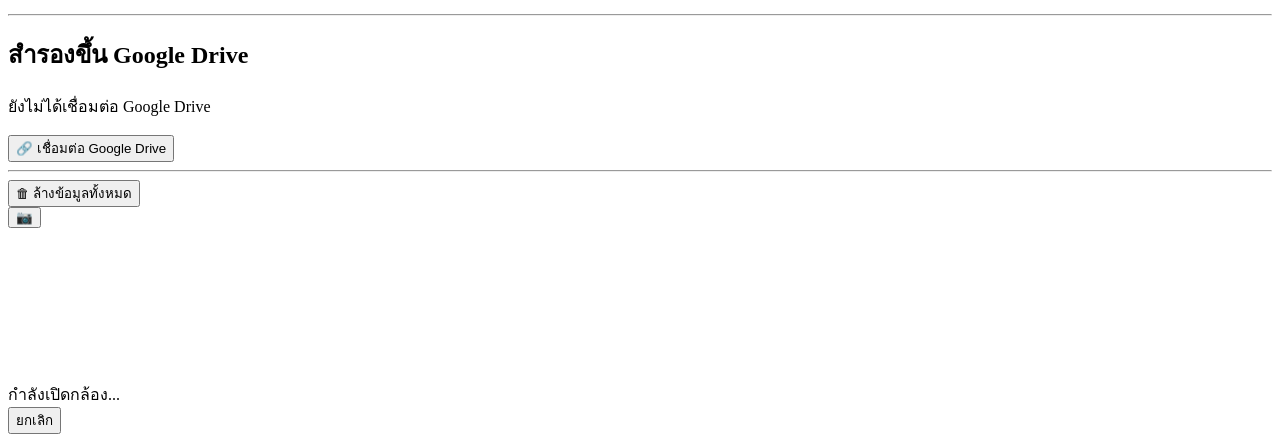
==== commit c119c23d: "Security: remove real room data from public repo, add shared-secret token to Apps Script endpoint - " ====
--- a/index.html
+++ b/index.html
@@ -178,7 +178,6 @@
 
 <script src="https://accounts.google.com/gsi/client" async defer></script>
 <script src="xlsx.full.min.js"></script>
-<script src="seed_meters.js"></script>
 <script src="sync.js"></script>
 <script src="app.js"></script>
 <script src="drive.js"></script>
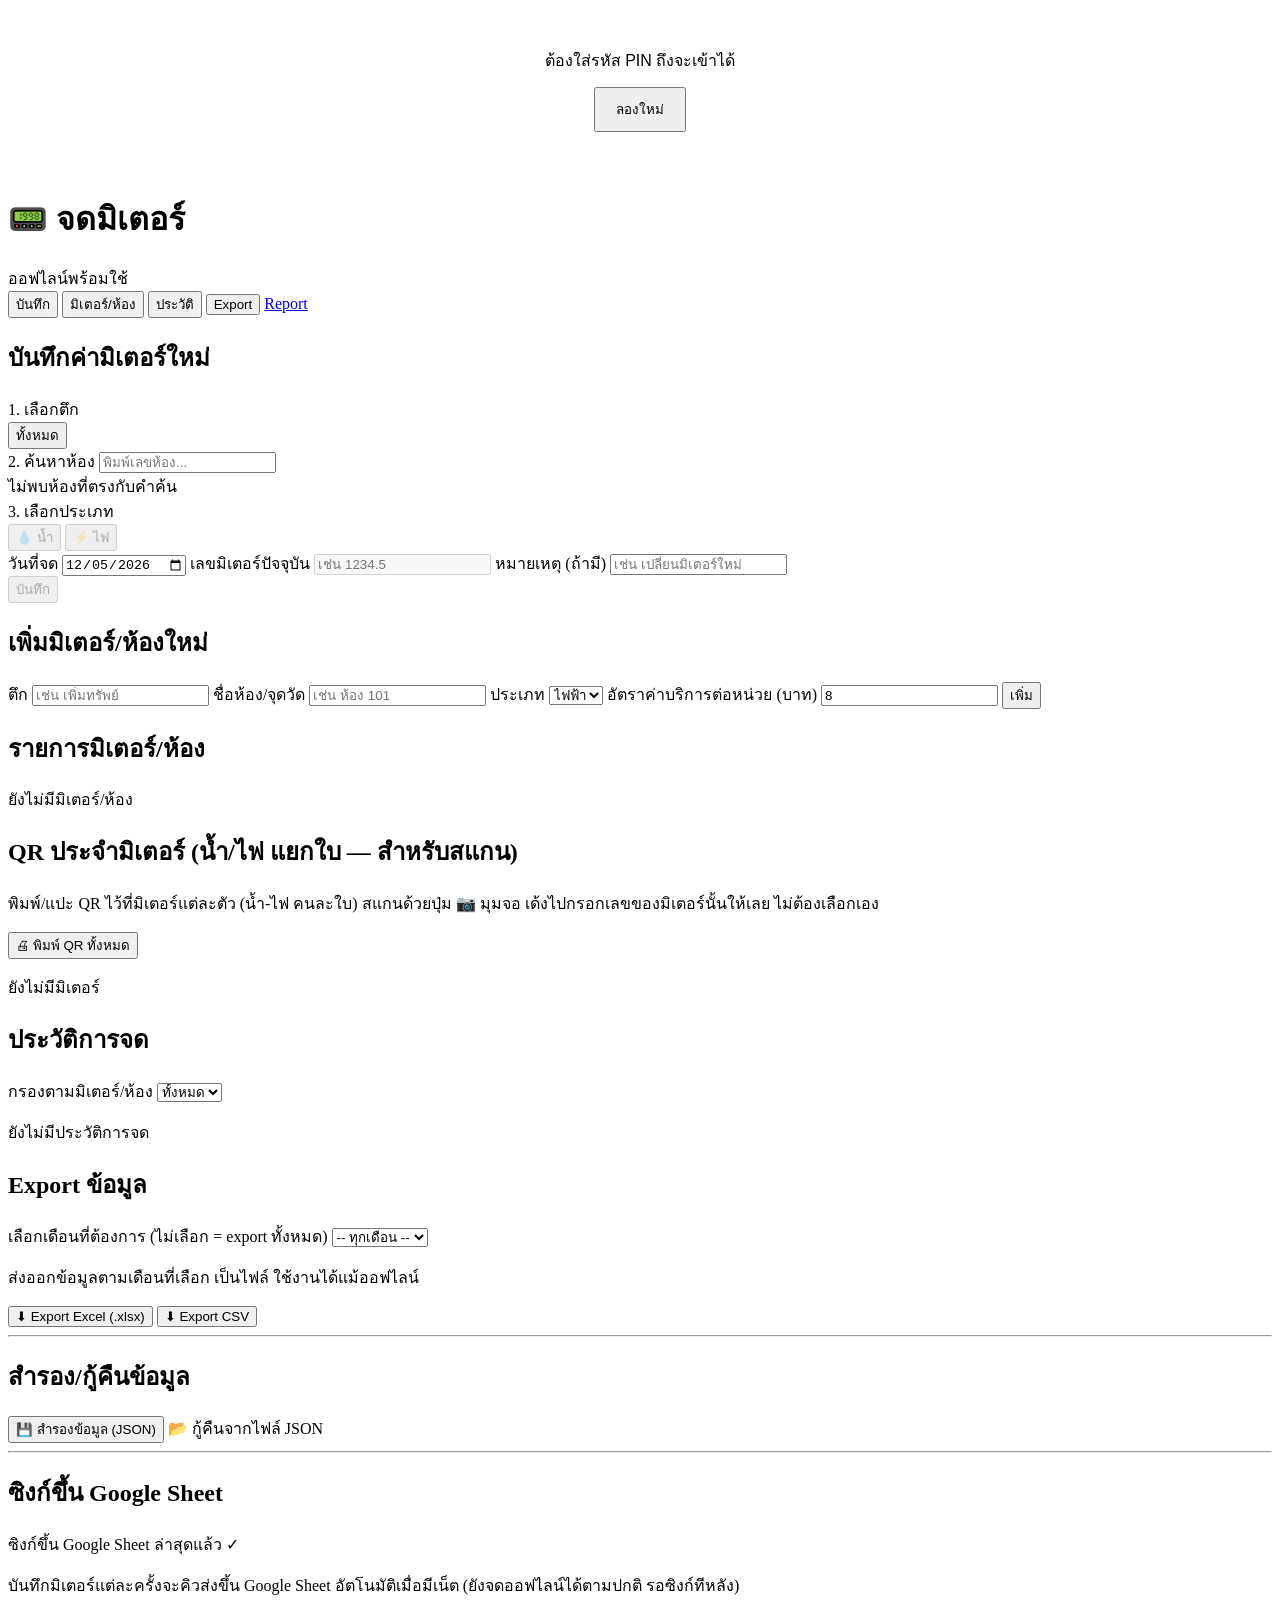
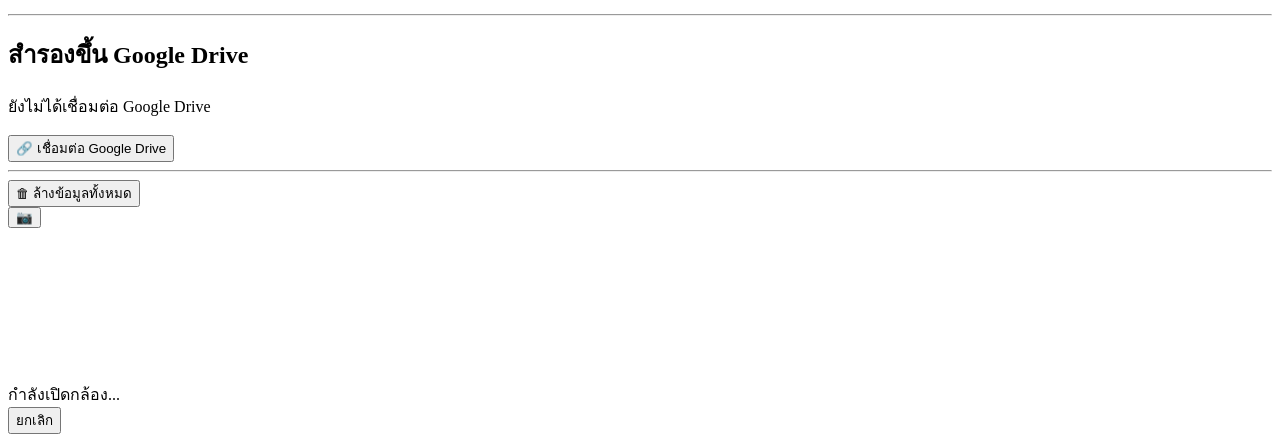
==== commit f0897d07: "QR: แยกเป็นคนละใบต่อมิเตอร์ (น้ำ/ไฟ) สแกนแล้วเด้งกรอกเลขทันที - payload เปลี่ยนจาก meterapp:room: (ต" ====
--- a/index.html
+++ b/index.html
@@ -116,8 +116,8 @@
       <div id="meterList" class="list"></div>
     </div>
     <div class="card">
-      <h2>QR ประจำห้อง (สำหรับสแกน)</h2>
-      <p class="hint">พิมพ์/แปะ QR ไว้ที่ห้อง แล้วสแกนด้วยปุ่ม 📷 มุมจอ เพื่อเลือกห้องให้อัตโนมัติตอนจดมิเตอร์</p>
+      <h2>QR ประจำมิเตอร์ (น้ำ/ไฟ แยกใบ — สำหรับสแกน)</h2>
+      <p class="hint">พิมพ์/แปะ QR ไว้ที่มิเตอร์แต่ละตัว (น้ำ-ไฟ คนละใบ) สแกนด้วยปุ่ม 📷 มุมจอ เด้งไปกรอกเลขของมิเตอร์นั้นให้เลย ไม่ต้องเลือกเอง</p>
       <button id="printAllQRBtn" class="btn-secondary">🖨 พิมพ์ QR ทั้งหมด</button>
       <div id="roomQRList" class="qr-room-list"></div>
     </div>
